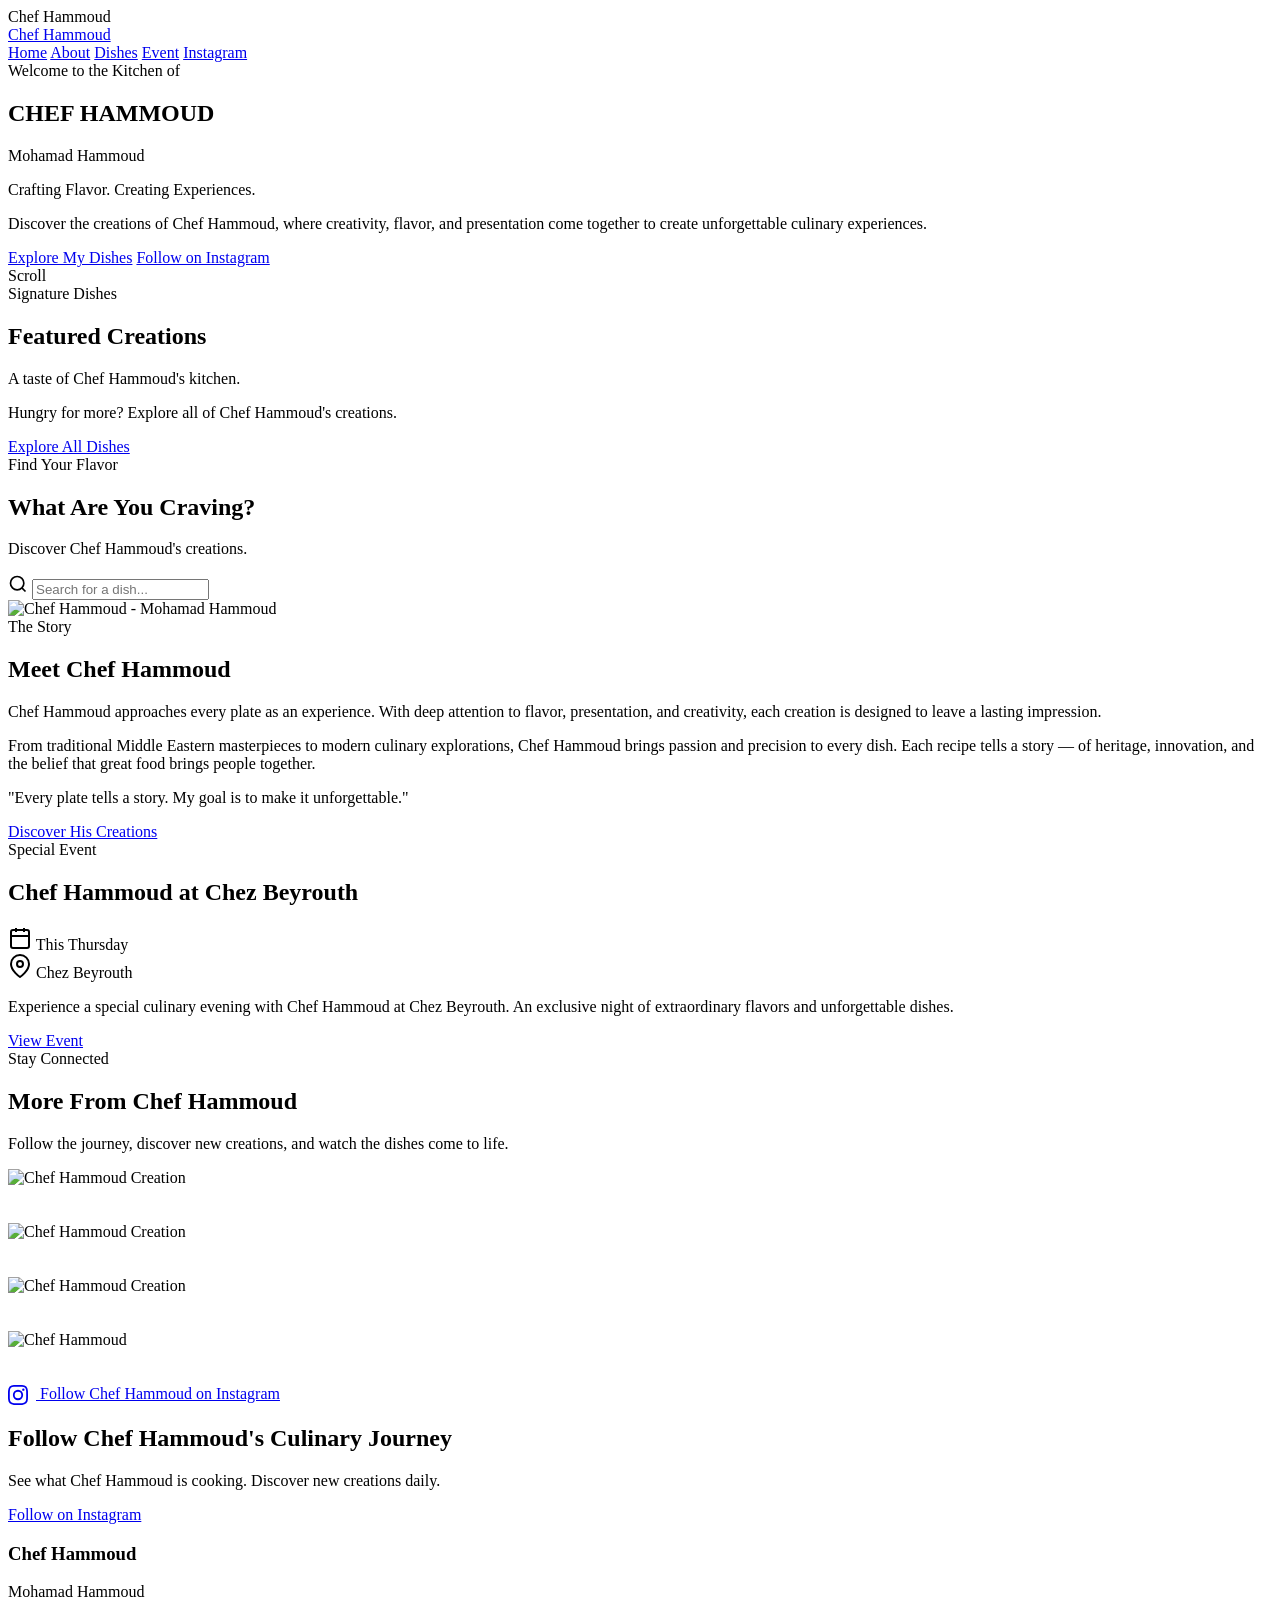
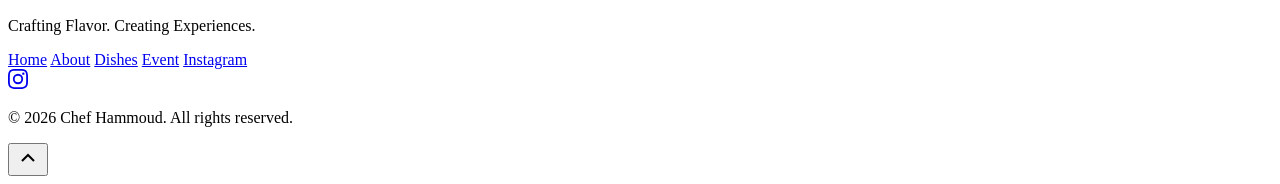
==== index.html @ 19f7e89e "Add files via upload" ====
<!DOCTYPE html>
<html lang="en">
<head>
    <meta charset="utf-8">
    <meta name="viewport" content="width=device-width, initial-scale=1.0">
    <title>Chef Hammoud | Crafting Flavor. Creating Experiences.</title>
    <meta name="description" content="Discover the creations of Chef Hammoud, where creativity, flavor, and presentation come together to create unforgettable culinary experiences.">
    <link rel="preconnect" href="https://fonts.googleapis.com">
    <link rel="preconnect" href="https://fonts.gstatic.com" crossorigin>
    <link href="https://fonts.googleapis.com/css2?family=Inter:wght@300;400;500;600&family=Playfair+Display:wght@400;500;600;700&display=swap" rel="stylesheet">
    <link rel="stylesheet" href="css/style.css">
    <link rel="icon" href="data:image/svg+xml,<svg xmlns=%22http://www.w3.org/2000/svg%22 viewBox=%220 0 100 100%22><text y=%22.9em%22 font-size=%2290%22>👨‍🍳</text></svg>">
</head>
<body data-page="home">

    <!-- 1. Loading Screen -->
    <div class="loading-screen" id="loading-screen">
        <div class="loader">
            <span class="loader-text">Chef Hammoud</span>
            <div class="loader-line"></div>
        </div>
    </div>

    <!-- 2. Navigation Bar -->
    <nav class="navbar" id="navbar">
        <div class="nav-container">
            <a href="index.html" class="nav-logo">Chef Hammoud</a>
            <div class="nav-menu" id="nav-menu">
                <a href="#home" class="nav-link active">Home</a>
                <a href="#about" class="nav-link">About</a>
                <a href="dishes.html" class="nav-link">Dishes</a>
                <a href="#event" class="nav-link">Event</a>
                <a href="https://instagram.com/chef_hammoud" target="_blank" class="nav-link">Instagram</a>
            </div>
            <div class="hamburger" id="hamburger">
                <span></span>
                <span></span>
                <span></span>
            </div>
        </div>
    </nav>

    <!-- 3. Hero Section (id="home") -->
    <section class="hero" id="home" style="background-image: url('images/dish1.jpg')">
        <div class="hero-overlay"></div>
        <div class="hero-content">
            <div class="hero-label reveal">Welcome to the Kitchen of</div>
            <h1 class="hero-title reveal delay-1">CHEF HAMMOUD</h1>
            <p class="hero-subtitle reveal delay-2">Mohamad Hammoud</p>
            <div class="hero-divider reveal delay-2"></div>
            <p class="hero-tagline reveal delay-3" id="hero-tagline">Crafting Flavor. Creating Experiences.</p>
            <p class="hero-description reveal delay-3">Discover the creations of Chef Hammoud, where creativity, flavor, and presentation come together to create unforgettable culinary experiences.</p>
            <div class="hero-buttons reveal delay-4">
                <a href="#featured" class="btn btn-primary">Explore My Dishes</a>
                <a href="https://instagram.com/chef_hammoud" target="_blank" class="btn btn-secondary">Follow on Instagram</a>
            </div>
        </div>
        <div class="scroll-indicator">
            <span>Scroll</span>
            <div class="scroll-arrow"></div>
        </div>
    </section>

    <!-- 4. Featured Creations Section (id="featured") -->
    <section class="section featured-section" id="featured">
        <div class="container">
            <div class="section-header reveal">
                <span class="section-label">Signature Dishes</span>
                <h2 class="section-title">Featured Creations</h2>
                <p class="section-subtitle">A taste of Chef Hammoud's kitchen.</p>
                <div class="section-divider"></div>
            </div>
            <div class="dishes-grid" id="featured-dishes-grid">
                <!-- Dynamically generated by JS -->
            </div>
            <div class="section-cta reveal">
                <p class="cta-text">Hungry for more? Explore all of Chef Hammoud's creations.</p>
                <a href="dishes.html" class="btn btn-primary">Explore All Dishes</a>
            </div>
        </div>
    </section>

    <!-- 5. Search Section (id="search") -->
    <section class="section search-section" id="search">
        <div class="container">
            <div class="section-header reveal">
                <span class="section-label">Find Your Flavor</span>
                <h2 class="section-title">What Are You Craving?</h2>
                <p class="section-subtitle">Discover Chef Hammoud's creations.</p>
            </div>
            <div class="search-container reveal">
                <div class="search-wrapper">
                    <svg class="search-icon" viewBox="0 0 24 24" width="20" height="20" fill="none" stroke="currentColor" stroke-width="2"><circle cx="11" cy="11" r="8"/><path d="m21 21-4.35-4.35"/></svg>
                    <input type="text" class="search-input" id="home-search" placeholder="Search for a dish..." autocomplete="off">
                </div>
                <div class="search-results" id="home-search-results"></div>
            </div>
        </div>
    </section>

    <!-- 6. About Section (id="about") -->
    <section class="section about-section" id="about">
        <div class="container">
            <div class="about-grid">
                <div class="about-image reveal">
                    <div class="about-image-wrapper">
                        <img src="images/chef-hammoud.jpg" alt="Chef Hammoud - Mohamad Hammoud" loading="lazy">
                        <div class="about-image-accent"></div>
                    </div>
                </div>
                <div class="about-content reveal delay-1">
                    <span class="section-label">The Story</span>
                    <h2 class="section-title left-align">Meet Chef Hammoud</h2>
                    <div class="about-divider"></div>
                    <p class="about-text">Chef Hammoud approaches every plate as an experience. With deep attention to flavor, presentation, and creativity, each creation is designed to leave a lasting impression.</p>
                    <p class="about-text">From traditional Middle Eastern masterpieces to modern culinary explorations, Chef Hammoud brings passion and precision to every dish. Each recipe tells a story — of heritage, innovation, and the belief that great food brings people together.</p>
                    <p class="about-quote">"Every plate tells a story. My goal is to make it unforgettable."</p>
                    <a href="dishes.html" class="btn btn-primary">Discover His Creations</a>
                </div>
            </div>
        </div>
    </section>

    <!-- 7. Event Section (id="event") -->
    <section class="section event-section" id="event" style="background-image: url('images/dish3.jpg')">
        <div class="event-overlay"></div>
        <div class="container">
            <div class="event-content reveal">
                <span class="event-badge">Special Event</span>
                <h2 class="event-title">Chef Hammoud at Chez Beyrouth</h2>
                <div class="event-divider"></div>
                <div class="event-details">
                    <div class="event-detail">
                        <svg viewBox="0 0 24 24" width="24" height="24" fill="none" stroke="currentColor" stroke-width="2"><rect x="3" y="4" width="18" height="18" rx="2" ry="2"/><line x1="16" y1="2" x2="16" y2="6"/><line x1="8" y1="2" x2="8" y2="6"/><line x1="3" y1="10" x2="21" y2="10"/></svg>
                        <span>This Thursday</span>
                    </div>
                    <div class="event-detail">
                        <svg viewBox="0 0 24 24" width="24" height="24" fill="none" stroke="currentColor" stroke-width="2"><path d="M21 10c0 7-9 13-9 13s-9-6-9-13a9 9 0 0 1 18 0z"/><circle cx="12" cy="10" r="3"/></svg>
                        <span>Chez Beyrouth</span>
                    </div>
                </div>
                <p class="event-description">Experience a special culinary evening with Chef Hammoud at Chez Beyrouth. An exclusive night of extraordinary flavors and unforgettable dishes.</p>
                <a href="#" target="_blank" class="btn btn-event">View Event</a>
            </div>
        </div>
    </section>

    <!-- 8. Instagram / Social Section (id="instagram") -->
    <section class="section instagram-section" id="instagram">
        <div class="container">
            <div class="section-header reveal">
                <span class="section-label">Stay Connected</span>
                <h2 class="section-title">More From Chef Hammoud</h2>
                <p class="section-subtitle">Follow the journey, discover new creations, and watch the dishes come to life.</p>
                <div class="section-divider"></div>
            </div>
            <div class="instagram-grid reveal">
                <div class="instagram-item">
                    <img src="images/dish1.jpg" alt="Chef Hammoud Creation" loading="lazy">
                    <div class="instagram-overlay">
                        <svg viewBox="0 0 24 24" width="32" height="32" fill="white"><path d="M12 2.163c3.204 0 3.584.012 4.85.07 3.252.148 4.771 1.691 4.919 4.919.058 1.265.069 1.645.069 4.849 0 3.205-.012 3.584-.069 4.849-.149 3.225-1.664 4.771-4.919 4.919-1.266.058-1.644.07-4.85.07-3.204 0-3.584-.012-4.849-.07-3.26-.149-4.771-1.699-4.919-4.92-.058-1.265-.07-1.644-.07-4.849 0-3.204.013-3.583.07-4.849.149-3.227 1.664-4.771 4.919-4.919 1.266-.057 1.645-.069 4.849-.069zM12 0C8.741 0 8.333.014 7.053.072 2.695.272.273 2.69.073 7.052.014 8.333 0 8.741 0 12c0 3.259.014 3.668.072 4.948.2 4.358 2.618 6.78 6.98 6.98C8.333 23.986 8.741 24 12 24c3.259 0 3.668-.014 4.948-.072 4.354-.2 6.782-2.618 6.979-6.98.059-1.28.073-1.689.073-4.948 0-3.259-.014-3.667-.072-4.947-.196-4.354-2.617-6.78-6.979-6.98C15.668.014 15.259 0 12 0zm0 5.838a6.162 6.162 0 100 12.324 6.162 6.162 0 000-12.324zM12 16a4 4 0 110-8 4 4 0 010 8zm6.406-11.845a1.44 1.44 0 100 2.881 1.44 1.44 0 000-2.881z"/></svg>
                    </div>
                </div>
                <div class="instagram-item">
                    <img src="images/dish2.jpg" alt="Chef Hammoud Creation" loading="lazy">
                    <div class="instagram-overlay">
                        <svg viewBox="0 0 24 24" width="32" height="32" fill="white"><path d="M12 2.163c3.204 0 3.584.012 4.85.07 3.252.148 4.771 1.691 4.919 4.919.058 1.265.069 1.645.069 4.849 0 3.205-.012 3.584-.069 4.849-.149 3.225-1.664 4.771-4.919 4.919-1.266.058-1.644.07-4.85.07-3.204 0-3.584-.012-4.849-.07-3.26-.149-4.771-1.699-4.919-4.92-.058-1.265-.07-1.644-.07-4.849 0-3.204.013-3.583.07-4.849.149-3.227 1.664-4.771 4.919-4.919 1.266-.057 1.645-.069 4.849-.069zM12 0C8.741 0 8.333.014 7.053.072 2.695.272.273 2.69.073 7.052.014 8.333 0 8.741 0 12c0 3.259.014 3.668.072 4.948.2 4.358 2.618 6.78 6.98 6.98C8.333 23.986 8.741 24 12 24c3.259 0 3.668-.014 4.948-.072 4.354-.2 6.782-2.618 6.979-6.98.059-1.28.073-1.689.073-4.948 0-3.259-.014-3.667-.072-4.947-.196-4.354-2.617-6.78-6.979-6.98C15.668.014 15.259 0 12 0zm0 5.838a6.162 6.162 0 100 12.324 6.162 6.162 0 000-12.324zM12 16a4 4 0 110-8 4 4 0 010 8zm6.406-11.845a1.44 1.44 0 100 2.881 1.44 1.44 0 000-2.881z"/></svg>
                    </div>
                </div>
                <div class="instagram-item">
                    <img src="images/dish3.jpg" alt="Chef Hammoud Creation" loading="lazy">
                    <div class="instagram-overlay">
                        <svg viewBox="0 0 24 24" width="32" height="32" fill="white"><path d="M12 2.163c3.204 0 3.584.012 4.85.07 3.252.148 4.771 1.691 4.919 4.919.058 1.265.069 1.645.069 4.849 0 3.205-.012 3.584-.069 4.849-.149 3.225-1.664 4.771-4.919 4.919-1.266.058-1.644.07-4.85.07-3.204 0-3.584-.012-4.849-.07-3.26-.149-4.771-1.699-4.919-4.92-.058-1.265-.07-1.644-.07-4.849 0-3.204.013-3.583.07-4.849.149-3.227 1.664-4.771 4.919-4.919 1.266-.057 1.645-.069 4.849-.069zM12 0C8.741 0 8.333.014 7.053.072 2.695.272.273 2.69.073 7.052.014 8.333 0 8.741 0 12c0 3.259.014 3.668.072 4.948.2 4.358 2.618 6.78 6.98 6.98C8.333 23.986 8.741 24 12 24c3.259 0 3.668-.014 4.948-.072 4.354-.2 6.782-2.618 6.979-6.98.059-1.28.073-1.689.073-4.948 0-3.259-.014-3.667-.072-4.947-.196-4.354-2.617-6.78-6.979-6.98C15.668.014 15.259 0 12 0zm0 5.838a6.162 6.162 0 100 12.324 6.162 6.162 0 000-12.324zM12 16a4 4 0 110-8 4 4 0 010 8zm6.406-11.845a1.44 1.44 0 100 2.881 1.44 1.44 0 000-2.881z"/></svg>
                    </div>
                </div>
                <div class="instagram-item">
                    <img src="images/chef-hammoud.jpg" alt="Chef Hammoud" loading="lazy">
                    <div class="instagram-overlay">
                        <svg viewBox="0 0 24 24" width="32" height="32" fill="white"><path d="M12 2.163c3.204 0 3.584.012 4.85.07 3.252.148 4.771 1.691 4.919 4.919.058 1.265.069 1.645.069 4.849 0 3.205-.012 3.584-.069 4.849-.149 3.225-1.664 4.771-4.919 4.919-1.266.058-1.644.07-4.85.07-3.204 0-3.584-.012-4.849-.07-3.26-.149-4.771-1.699-4.919-4.92-.058-1.265-.07-1.644-.07-4.849 0-3.204.013-3.583.07-4.849.149-3.227 1.664-4.771 4.919-4.919 1.266-.057 1.645-.069 4.849-.069zM12 0C8.741 0 8.333.014 7.053.072 2.695.272.273 2.69.073 7.052.014 8.333 0 8.741 0 12c0 3.259.014 3.668.072 4.948.2 4.358 2.618 6.78 6.98 6.98C8.333 23.986 8.741 24 12 24c3.259 0 3.668-.014 4.948-.072 4.354-.2 6.782-2.618 6.979-6.98.059-1.28.073-1.689.073-4.948 0-3.259-.014-3.667-.072-4.947-.196-4.354-2.617-6.78-6.979-6.98C15.668.014 15.259 0 12 0zm0 5.838a6.162 6.162 0 100 12.324 6.162 6.162 0 000-12.324zM12 16a4 4 0 110-8 4 4 0 010 8zm6.406-11.845a1.44 1.44 0 100 2.881 1.44 1.44 0 000-2.881z"/></svg>
                    </div>
                </div>
            </div>
            <div class="instagram-cta reveal">
                <a href="https://instagram.com/chef_hammoud" target="_blank" class="btn btn-primary btn-large">
                    <svg viewBox="0 0 24 24" width="20" height="20" fill="currentColor" style="margin-right: 8px; vertical-align: middle;"><path d="M12 2.163c3.204 0 3.584.012 4.85.07 3.252.148 4.771 1.691 4.919 4.919.058 1.265.069 1.645.069 4.849 0 3.205-.012 3.584-.069 4.849-.149 3.225-1.664 4.771-4.919 4.919-1.266.058-1.644.07-4.85.07-3.204 0-3.584-.012-4.849-.07-3.26-.149-4.771-1.699-4.919-4.92-.058-1.265-.07-1.644-.07-4.849 0-3.204.013-3.583.07-4.849.149-3.227 1.664-4.771 4.919-4.919 1.266-.057 1.645-.069 4.849-.069zM12 0C8.741 0 8.333.014 7.053.072 2.695.272.273 2.69.073 7.052.014 8.333 0 8.741 0 12c0 3.259.014 3.668.072 4.948.2 4.358 2.618 6.78 6.98 6.98C8.333 23.986 8.741 24 12 24c3.259 0 3.668-.014 4.948-.072 4.354-.2 6.782-2.618 6.979-6.98.059-1.28.073-1.689.073-4.948 0-3.259-.014-3.667-.072-4.947-.196-4.354-2.617-6.78-6.979-6.98C15.668.014 15.259 0 12 0zm0 5.838a6.162 6.162 0 100 12.324 6.162 6.162 0 000-12.324zM12 16a4 4 0 110-8 4 4 0 010 8zm6.406-11.845a1.44 1.44 0 100 2.881 1.44 1.44 0 000-2.881z"/></svg>
                    Follow Chef Hammoud on Instagram
                </a>
            </div>
        </div>
    </section>

    <!-- 9. Final CTA Section -->
    <section class="section cta-section">
        <div class="container">
            <div class="cta-banner reveal">
                <h2 class="cta-title">Follow Chef Hammoud's Culinary Journey</h2>
                <p class="cta-subtitle">See what Chef Hammoud is cooking. Discover new creations daily.</p>
                <a href="https://instagram.com/chef_hammoud" target="_blank" class="btn btn-dark">Follow on Instagram</a>
            </div>
        </div>
    </section>

    <!-- 10. Footer -->
    <footer class="footer">
        <div class="container">
            <div class="footer-content">
                <div class="footer-brand">
                    <h3 class="footer-logo">Chef Hammoud</h3>
                    <p class="footer-name">Mohamad Hammoud</p>
                    <p class="footer-tagline">Crafting Flavor. Creating Experiences.</p>
                </div>
                <nav class="footer-nav">
                    <a href="#home">Home</a>
                    <a href="#about">About</a>
                    <a href="dishes.html">Dishes</a>
                    <a href="#event">Event</a>
                    <a href="https://instagram.com/chef_hammoud" target="_blank">Instagram</a>
                </nav>
                <div class="footer-social">
                    <a href="https://instagram.com/chef_hammoud" target="_blank" class="social-link" aria-label="Instagram">
                        <svg viewBox="0 0 24 24" width="20" height="20" fill="currentColor"><path d="M12 2.163c3.204 0 3.584.012 4.85.07 3.252.148 4.771 1.691 4.919 4.919.058 1.265.069 1.645.069 4.849 0 3.205-.012 3.584-.069 4.849-.149 3.225-1.664 4.771-4.919 4.919-1.266.058-1.644.07-4.85.07-3.204 0-3.584-.012-4.849-.07-3.26-.149-4.771-1.699-4.919-4.92-.058-1.265-.07-1.644-.07-4.849 0-3.204.013-3.583.07-4.849.149-3.227 1.664-4.771 4.919-4.919 1.266-.057 1.645-.069 4.849-.069zM12 0C8.741 0 8.333.014 7.053.072 2.695.272.273 2.69.073 7.052.014 8.333 0 8.741 0 12c0 3.259.014 3.668.072 4.948.2 4.358 2.618 6.78 6.98 6.98C8.333 23.986 8.741 24 12 24c3.259 0 3.668-.014 4.948-.072 4.354-.2 6.782-2.618 6.979-6.98.059-1.28.073-1.689.073-4.948 0-3.259-.014-3.667-.072-4.947-.196-4.354-2.617-6.78-6.979-6.98C15.668.014 15.259 0 12 0zm0 5.838a6.162 6.162 0 100 12.324 6.162 6.162 0 000-12.324zM12 16a4 4 0 110-8 4 4 0 010 8zm6.406-11.845a1.44 1.44 0 100 2.881 1.44 1.44 0 000-2.881z"/></svg>
                    </a>
                </div>
            </div>
            <div class="footer-bottom">
                <p>&copy; 2026 Chef Hammoud. All rights reserved.</p>
            </div>
        </div>
    </footer>

    <!-- 11. Back to Top Button -->
    <button class="back-to-top" id="back-to-top" aria-label="Back to top">
        <svg viewBox="0 0 24 24" width="24" height="24" fill="none" stroke="currentColor" stroke-width="2"><path d="M18 15l-6-6-6 6"/></svg>
    </button>

    <script src="js/script.js"></script>
</body>
</html>
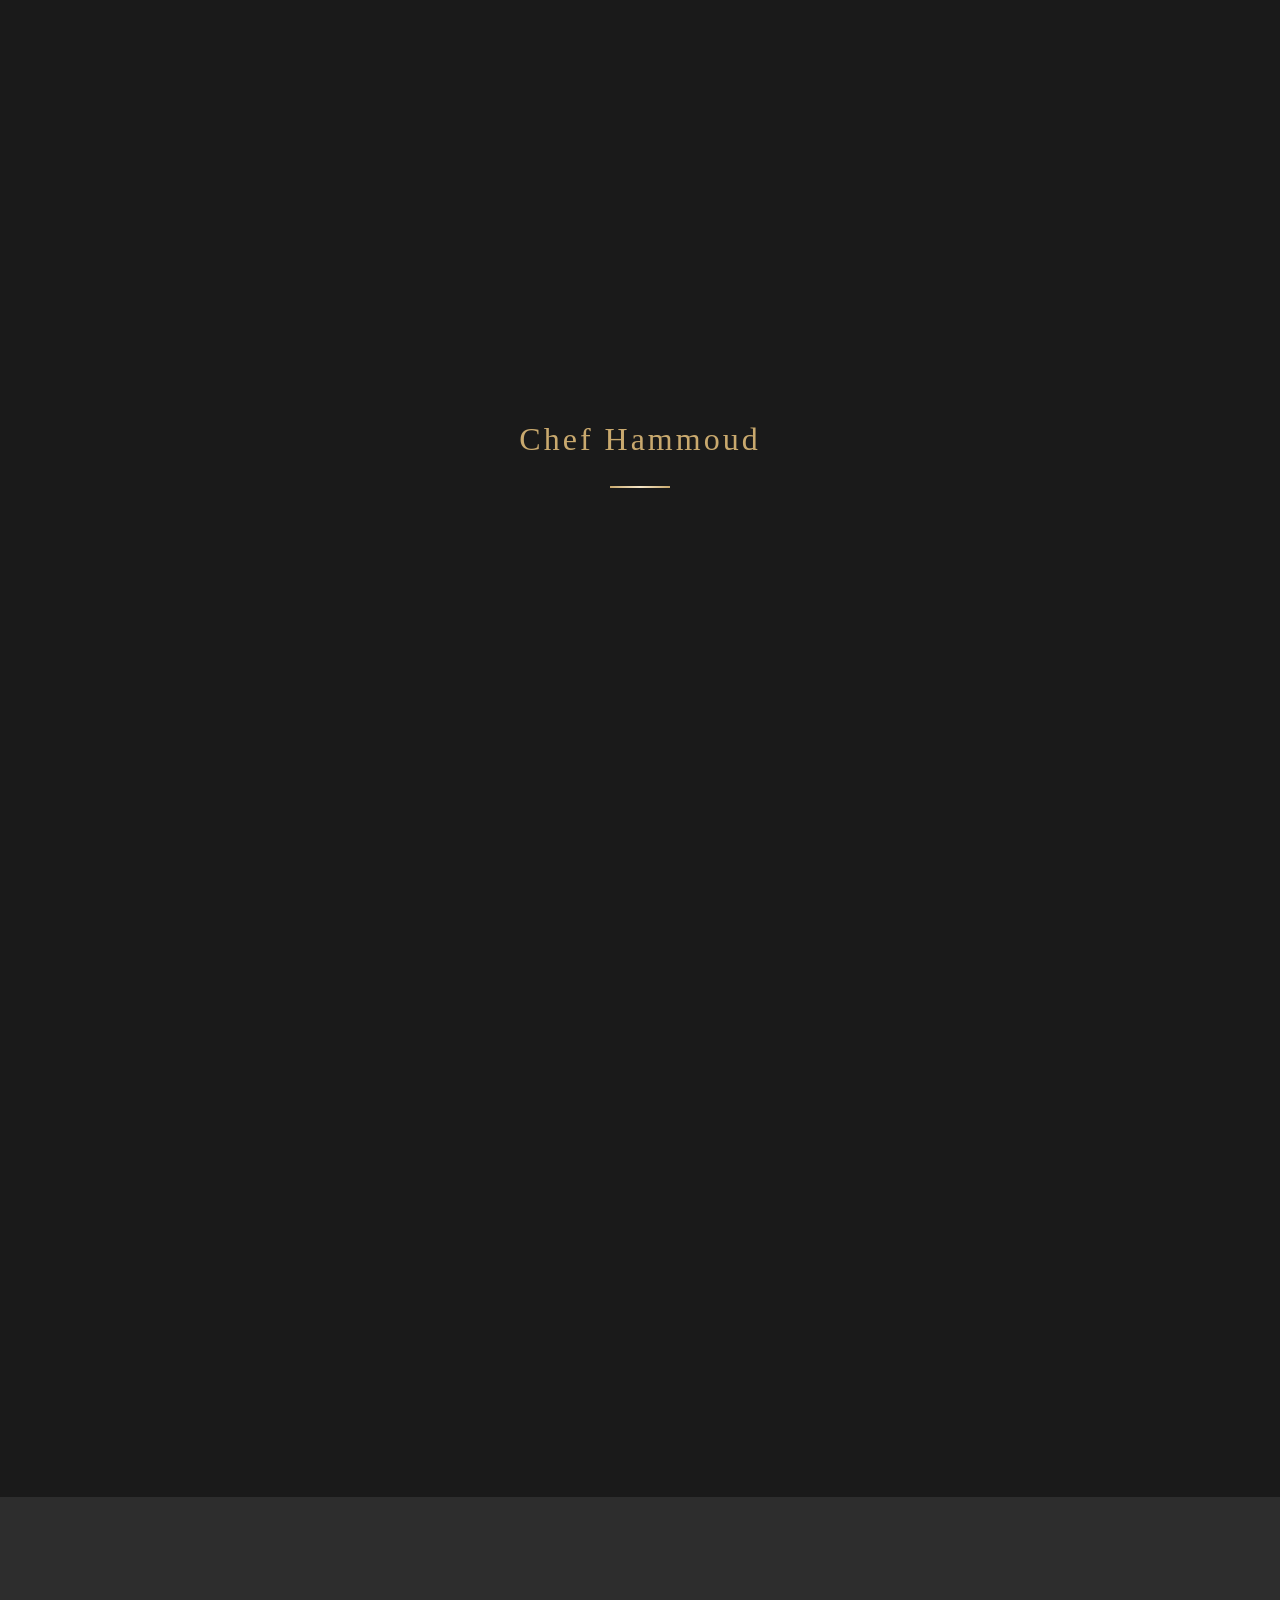
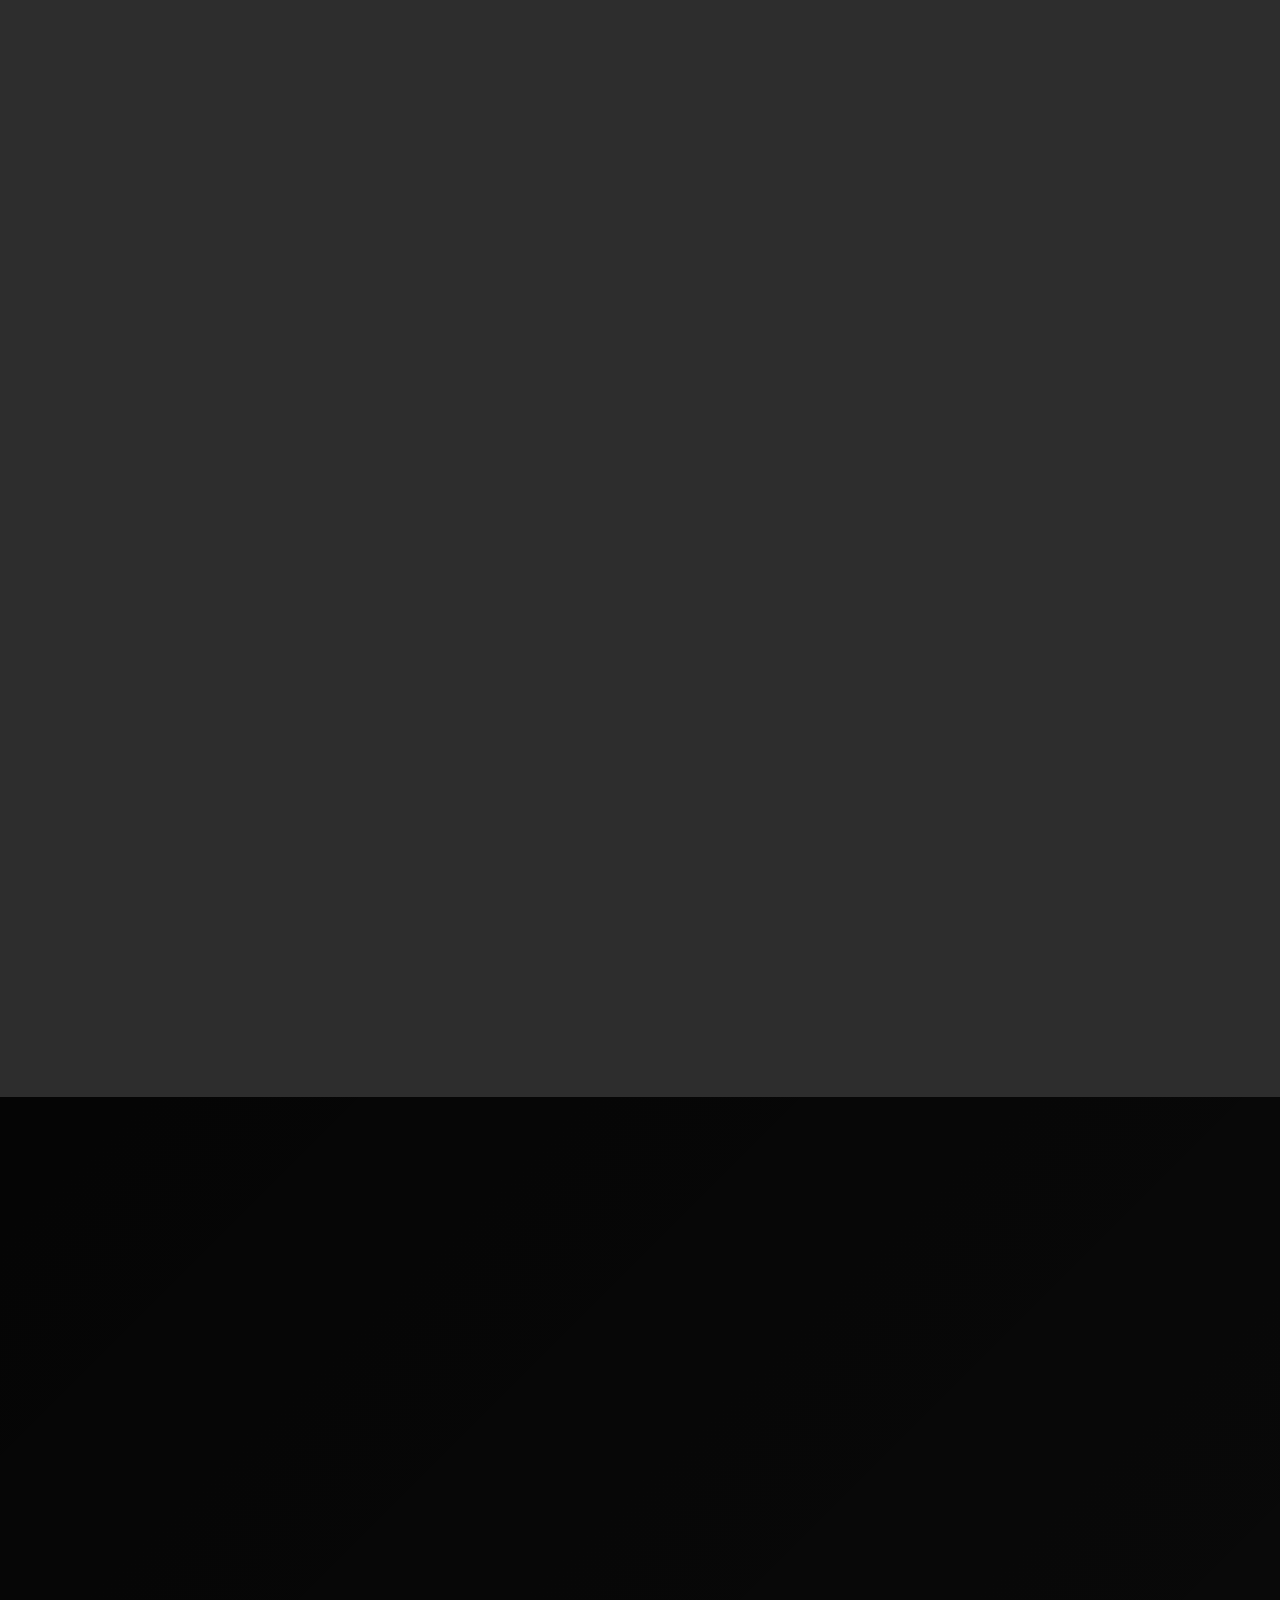
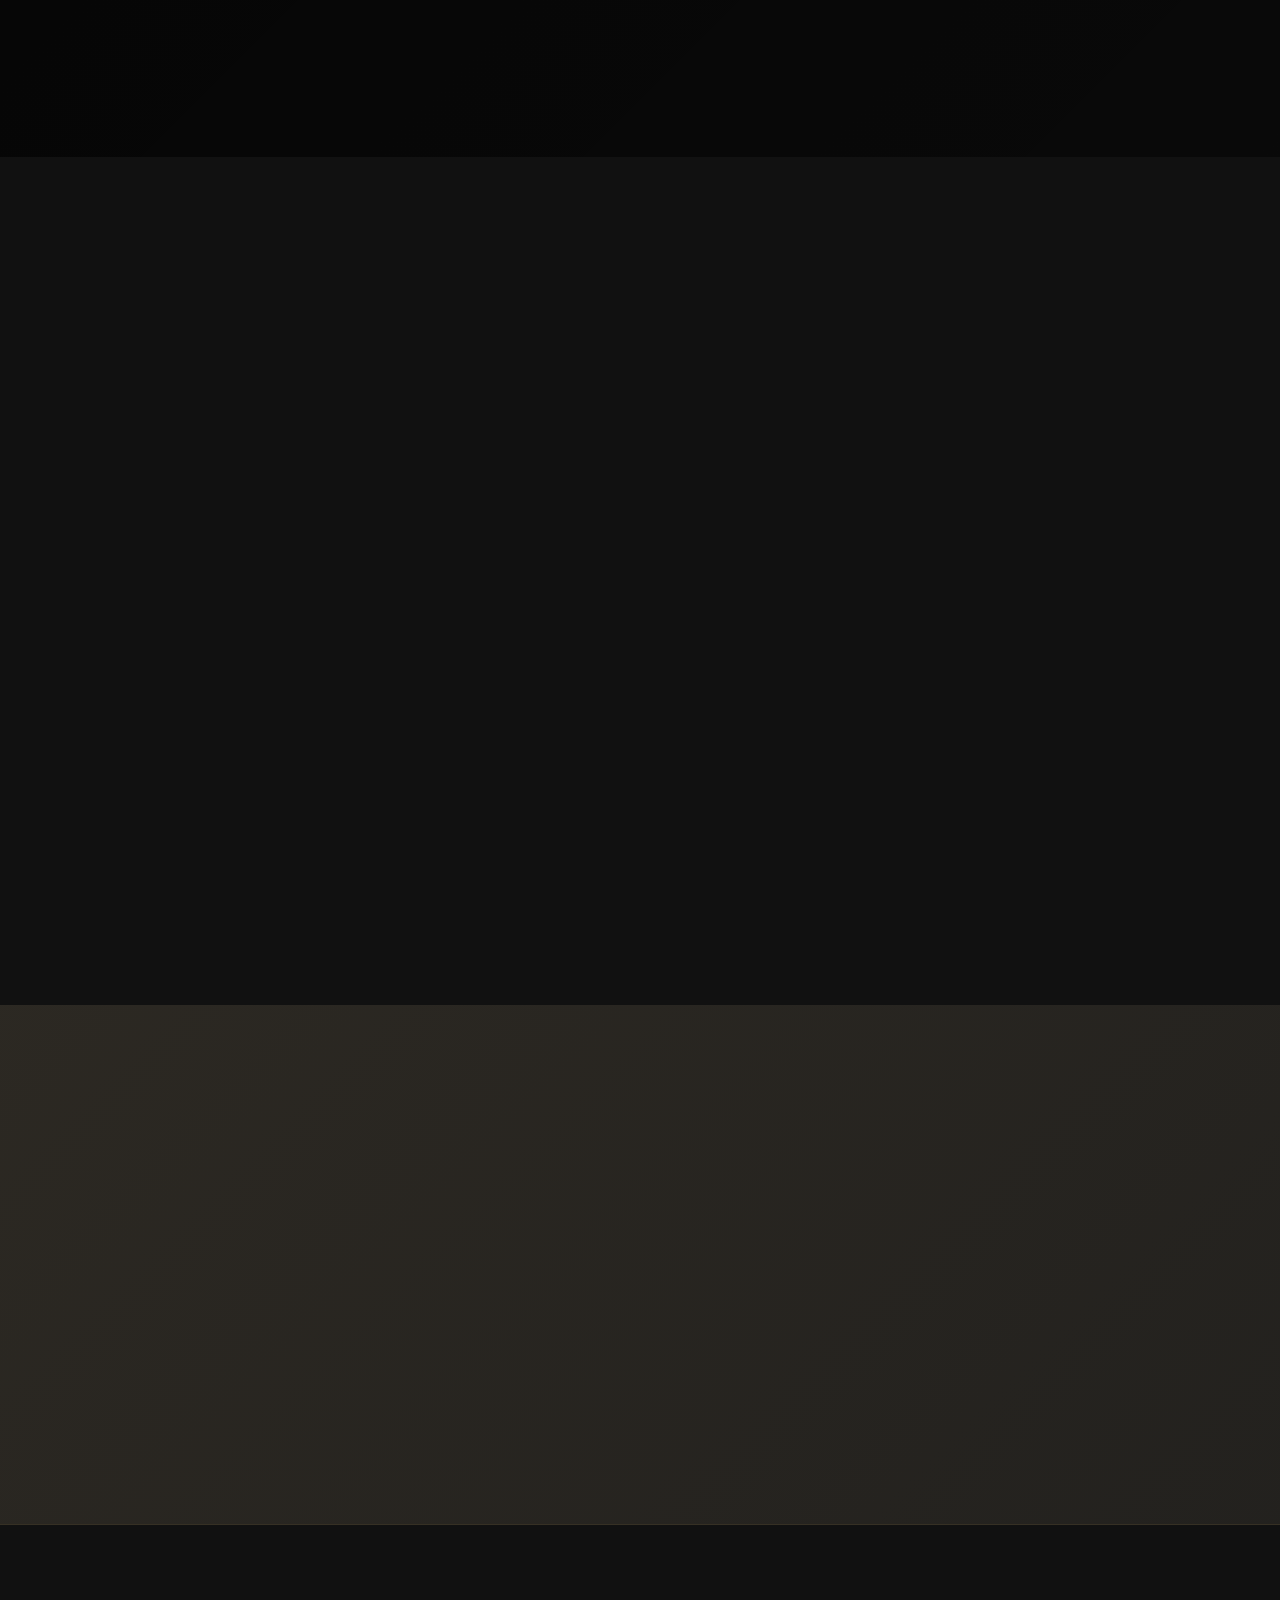
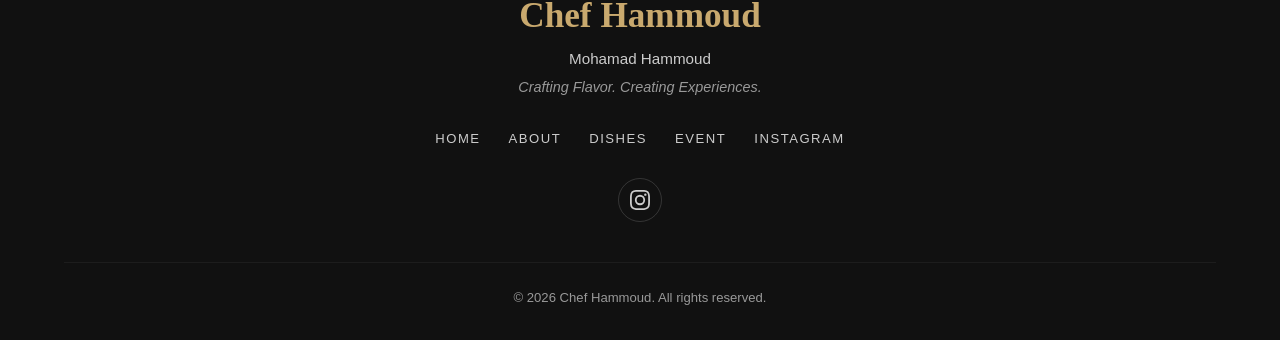
==== commit c292b995: "Update index.html" ====
--- a/index.html
+++ b/index.html
@@ -8,7 +8,7 @@
     <link rel="preconnect" href="https://fonts.googleapis.com">
     <link rel="preconnect" href="https://fonts.gstatic.com" crossorigin>
     <link href="https://fonts.googleapis.com/css2?family=Inter:wght@300;400;500;600&family=Playfair+Display:wght@400;500;600;700&display=swap" rel="stylesheet">
-    <link rel="stylesheet" href="css/style.css">
+    <link rel="stylesheet" href="style.css">
     <link rel="icon" href="data:image/svg+xml,<svg xmlns=%22http://www.w3.org/2000/svg%22 viewBox=%220 0 100 100%22><text y=%22.9em%22 font-size=%2290%22>👨‍🍳</text></svg>">
 </head>
 <body data-page="home">
--- a/style.css
+++ b/style.css
@@ -0,0 +1,1733 @@
+/* ==========================================================================
+   Chef Hammoud — Premium Personal Chef Website
+   ========================================================================== */
+
+/* --------------------------------------------------------------------------
+   0. Custom Properties
+   -------------------------------------------------------------------------- */
+:root {
+  --color-primary-dark: #1a1a1a;
+  --color-secondary-dark: #2d2d2d;
+  --color-darker: #111111;
+  --color-accent-gold: #c9a96e;
+  --color-accent-gold-hover: #d4b87a;
+  --color-light-gold: #f5e6c8;
+  --color-white: #ffffff;
+  --color-off-white: #f8f5f0;
+  --color-text-gray: #999999;
+  --color-light-text: #cccccc;
+  --font-heading: 'Playfair Display', Georgia, serif;
+  --font-body: 'Inter', -apple-system, sans-serif;
+  --transition-fast: 0.3s ease;
+  --transition-medium: 0.4s ease;
+  --transition-slow: 0.6s cubic-bezier(0.25, 1, 0.5, 1);
+  --transition-bounce: 0.5s cubic-bezier(0.68, -0.55, 0.265, 1.55);
+  --shadow-sm: 0 4px 6px rgba(0, 0, 0, 0.3);
+  --shadow-md: 0 10px 25px rgba(0, 0, 0, 0.4);
+  --shadow-lg: 0 20px 40px rgba(0, 0, 0, 0.6);
+  --shadow-gold: 0 0 20px rgba(201, 169, 110, 0.25);
+  --shadow-gold-hover: 0 0 30px rgba(201, 169, 110, 0.4);
+  --container-width: 1200px;
+  --header-height: 90px;
+  --border-radius-sm: 8px;
+  --border-radius-md: 16px;
+  --border-radius-lg: 24px;
+  --z-dropdown: 100;
+  --z-header: 1000;
+  --z-modal: 2000;
+  --z-loader: 9999;
+}
+
+/* --------------------------------------------------------------------------
+   1. Reset & Base
+   -------------------------------------------------------------------------- */
+*, *::before, *::after {
+  box-sizing: border-box;
+  margin: 0;
+  padding: 0;
+}
+
+html {
+  scroll-behavior: smooth;
+  font-size: 16px;
+}
+
+body {
+  font-family: var(--font-body);
+  background-color: var(--color-primary-dark);
+  color: var(--color-light-text);
+  line-height: 1.7;
+  overflow-x: hidden;
+  -webkit-font-smoothing: antialiased;
+  -moz-osx-font-smoothing: grayscale;
+}
+
+body.modal-open {
+  overflow: hidden;
+}
+
+::-webkit-scrollbar { width: 8px; }
+::-webkit-scrollbar-track { background: var(--color-primary-dark); }
+::-webkit-scrollbar-thumb { background: var(--color-accent-gold); border-radius: 4px; }
+::-webkit-scrollbar-thumb:hover { background: var(--color-accent-gold-hover); }
+
+::selection {
+  background-color: var(--color-accent-gold);
+  color: var(--color-primary-dark);
+}
+
+h1, h2, h3, h4, h5, h6 {
+  font-family: var(--font-heading);
+  color: var(--color-white);
+  font-weight: 600;
+  line-height: 1.2;
+}
+
+a {
+  text-decoration: none;
+  color: inherit;
+  transition: color var(--transition-fast);
+}
+
+img {
+  max-width: 100%;
+  height: auto;
+  display: block;
+}
+
+button {
+  cursor: pointer;
+  border: none;
+  background: none;
+  font-family: inherit;
+}
+
+ul { list-style: none; }
+
+/* --------------------------------------------------------------------------
+   2. Utility
+   -------------------------------------------------------------------------- */
+.container {
+  width: 100%;
+  max-width: var(--container-width);
+  margin: 0 auto;
+  padding: 0 24px;
+}
+
+.text-center { text-align: center; }
+.gold-text { color: var(--color-accent-gold) !important; }
+
+/* --------------------------------------------------------------------------
+   3. Loading Screen
+   -------------------------------------------------------------------------- */
+.loading-screen {
+  position: fixed;
+  inset: 0;
+  background-color: var(--color-primary-dark);
+  z-index: var(--z-loader);
+  display: flex;
+  justify-content: center;
+  align-items: center;
+  flex-direction: column;
+  transition: opacity 0.6s ease, visibility 0.6s ease;
+}
+
+body.loaded .loading-screen {
+  opacity: 0;
+  visibility: hidden;
+  pointer-events: none;
+}
+
+.loader {
+  text-align: center;
+}
+
+.loader-text {
+  font-family: var(--font-heading);
+  font-size: 2rem;
+  color: var(--color-accent-gold);
+  letter-spacing: 3px;
+  display: block;
+  margin-bottom: 20px;
+  animation: fadeIn 1s ease;
+}
+
+.loader-line {
+  width: 60px;
+  height: 2px;
+  background: var(--color-accent-gold);
+  margin: 0 auto;
+  position: relative;
+  overflow: hidden;
+}
+
+.loader-line::after {
+  content: '';
+  position: absolute;
+  inset: 0;
+  background: linear-gradient(90deg, transparent, var(--color-light-gold), transparent);
+  animation: shimmer 1.5s ease infinite;
+}
+
+/* --------------------------------------------------------------------------
+   4. Buttons
+   -------------------------------------------------------------------------- */
+.btn {
+  display: inline-flex;
+  align-items: center;
+  justify-content: center;
+  padding: 15px 36px;
+  font-size: 0.85rem;
+  font-weight: 600;
+  letter-spacing: 1.5px;
+  text-transform: uppercase;
+  border-radius: 4px;
+  transition: all var(--transition-fast);
+  position: relative;
+  cursor: pointer;
+  border: none;
+}
+
+.btn-primary {
+  background-color: var(--color-accent-gold);
+  color: var(--color-primary-dark);
+}
+.btn-primary:hover {
+  background-color: var(--color-accent-gold-hover);
+  transform: translateY(-3px);
+  box-shadow: var(--shadow-gold-hover);
+}
+
+.btn-secondary {
+  background-color: transparent;
+  color: var(--color-accent-gold);
+  border: 1.5px solid var(--color-accent-gold);
+}
+.btn-secondary:hover {
+  background-color: var(--color-accent-gold);
+  color: var(--color-primary-dark);
+  transform: translateY(-3px);
+  box-shadow: var(--shadow-gold-hover);
+}
+
+.btn-dark {
+  background-color: var(--color-primary-dark);
+  color: var(--color-accent-gold);
+  border: 1px solid var(--color-accent-gold);
+}
+.btn-dark:hover {
+  background-color: var(--color-accent-gold);
+  color: var(--color-primary-dark);
+  transform: translateY(-3px);
+}
+
+.btn-large {
+  padding: 18px 44px;
+  font-size: 0.9rem;
+}
+
+.btn-event {
+  background-color: var(--color-accent-gold);
+  color: var(--color-primary-dark);
+  padding: 18px 48px;
+  font-size: 0.95rem;
+  font-weight: 700;
+  letter-spacing: 2px;
+  animation: glowPulse 3s infinite;
+}
+.btn-event:hover {
+  background-color: var(--color-light-gold);
+  transform: translateY(-3px) scale(1.02);
+}
+
+.btn-view-dish {
+  background: transparent;
+  color: var(--color-accent-gold);
+  border: 1px solid rgba(201, 169, 110, 0.3);
+  padding: 10px 24px;
+  font-size: 0.8rem;
+  font-weight: 500;
+  letter-spacing: 1px;
+  text-transform: uppercase;
+  border-radius: 4px;
+  cursor: pointer;
+  transition: all var(--transition-fast);
+  font-family: var(--font-body);
+}
+.btn-view-dish:hover {
+  background: var(--color-accent-gold);
+  color: var(--color-primary-dark);
+  border-color: var(--color-accent-gold);
+}
+
+.btn-instagram-reel {
+  display: inline-flex;
+  align-items: center;
+  gap: 10px;
+  background: linear-gradient(45deg, #f09433 0%, #e6683c 25%, #dc2743 50%, #cc2366 75%, #bc1888 100%);
+  color: var(--color-white);
+  padding: 16px 32px;
+  font-size: 0.9rem;
+  font-weight: 600;
+  letter-spacing: 1px;
+  text-transform: uppercase;
+  border-radius: 6px;
+  transition: all var(--transition-fast);
+  text-decoration: none;
+}
+.btn-instagram-reel:hover {
+  transform: translateY(-3px);
+  box-shadow: 0 8px 25px rgba(220, 39, 67, 0.4);
+  color: var(--color-white);
+}
+.btn-instagram-reel svg {
+  flex-shrink: 0;
+}
+
+/* --------------------------------------------------------------------------
+   5. Navigation
+   -------------------------------------------------------------------------- */
+.navbar {
+  position: fixed;
+  top: 0;
+  left: 0;
+  width: 100%;
+  height: var(--header-height);
+  z-index: var(--z-header);
+  display: flex;
+  align-items: center;
+  background-color: transparent;
+  transition: all var(--transition-fast);
+}
+
+.navbar.scrolled {
+  background-color: rgba(26, 26, 26, 0.95);
+  backdrop-filter: blur(12px);
+  -webkit-backdrop-filter: blur(12px);
+  box-shadow: 0 2px 20px rgba(0, 0, 0, 0.3);
+  height: 75px;
+}
+
+.nav-container {
+  width: 100%;
+  max-width: var(--container-width);
+  margin: 0 auto;
+  padding: 0 24px;
+  display: flex;
+  justify-content: space-between;
+  align-items: center;
+}
+
+.nav-logo {
+  font-family: var(--font-heading);
+  font-size: 1.6rem;
+  color: var(--color-accent-gold);
+  font-weight: 700;
+  letter-spacing: 1px;
+  white-space: nowrap;
+}
+
+.nav-menu {
+  display: flex;
+  gap: 32px;
+  align-items: center;
+}
+
+.nav-link {
+  color: var(--color-white);
+  font-size: 0.82rem;
+  text-transform: uppercase;
+  letter-spacing: 2px;
+  font-weight: 500;
+  position: relative;
+  padding: 4px 0;
+}
+
+.nav-link::after {
+  content: '';
+  position: absolute;
+  bottom: -2px;
+  left: 0;
+  width: 0;
+  height: 2px;
+  background-color: var(--color-accent-gold);
+  transition: width var(--transition-fast);
+}
+
+.nav-link:hover::after,
+.nav-link.active::after {
+  width: 100%;
+}
+
+.nav-link:hover,
+.nav-link.active {
+  color: var(--color-accent-gold);
+}
+
+/* Hamburger */
+.hamburger {
+  display: none;
+  flex-direction: column;
+  justify-content: space-between;
+  width: 28px;
+  height: 20px;
+  cursor: pointer;
+  z-index: calc(var(--z-header) + 2);
+}
+
+.hamburger span {
+  display: block;
+  height: 2px;
+  width: 100%;
+  background-color: var(--color-white);
+  transition: all var(--transition-fast);
+  border-radius: 2px;
+}
+
+.hamburger.active span:nth-child(1) {
+  transform: translateY(9px) rotate(45deg);
+  background-color: var(--color-accent-gold);
+}
+.hamburger.active span:nth-child(2) {
+  opacity: 0;
+  transform: scaleX(0);
+}
+.hamburger.active span:nth-child(3) {
+  transform: translateY(-9px) rotate(-45deg);
+  background-color: var(--color-accent-gold);
+}
+
+/* Mobile menu */
+.nav-menu.active {
+  display: flex;
+}
+
+/* --------------------------------------------------------------------------
+   6. Hero Section
+   -------------------------------------------------------------------------- */
+.hero,
+.dishes-hero {
+  position: relative;
+  display: flex;
+  align-items: center;
+  justify-content: center;
+  text-align: center;
+  background-size: cover;
+  background-position: center;
+  overflow: hidden;
+}
+
+.hero {
+  height: 100vh;
+  min-height: 650px;
+}
+
+.dishes-hero {
+  height: 55vh;
+  min-height: 400px;
+}
+
+.hero-overlay {
+  position: absolute;
+  inset: 0;
+  background: linear-gradient(
+    to bottom,
+    rgba(0, 0, 0, 0.45) 0%,
+    rgba(0, 0, 0, 0.55) 50%,
+    rgba(0, 0, 0, 0.8) 100%
+  );
+  z-index: 1;
+}
+
+.hero-content {
+  position: relative;
+  z-index: 2;
+  max-width: 820px;
+  padding: 0 24px;
+}
+
+.hero-label {
+  display: block;
+  color: var(--color-accent-gold);
+  font-size: 0.9rem;
+  text-transform: uppercase;
+  letter-spacing: 4px;
+  font-weight: 500;
+  margin-bottom: 16px;
+}
+
+.hero-title {
+  font-size: clamp(2.8rem, 7vw, 5.5rem);
+  color: var(--color-accent-gold);
+  letter-spacing: 4px;
+  margin-bottom: 12px;
+  text-transform: uppercase;
+  line-height: 1.1;
+}
+
+.hero-subtitle {
+  font-size: clamp(1.1rem, 2.5vw, 1.6rem);
+  color: rgba(255, 255, 255, 0.9);
+  margin-bottom: 12px;
+  font-weight: 300;
+  letter-spacing: 1px;
+}
+
+.hero-divider {
+  width: 60px;
+  height: 2px;
+  background: var(--color-accent-gold);
+  margin: 20px auto;
+}
+
+.hero-tagline {
+  font-family: var(--font-heading);
+  font-style: italic;
+  color: var(--color-light-gold);
+  font-size: 1.15rem;
+  margin-bottom: 16px;
+  opacity: 1;
+  transition: opacity 0.5s ease;
+}
+
+.hero-tagline.fade-out {
+  opacity: 0;
+}
+
+.hero-description {
+  color: rgba(255, 255, 255, 0.7);
+  margin-bottom: 36px;
+  font-size: 1rem;
+  max-width: 560px;
+  margin-left: auto;
+  margin-right: auto;
+  line-height: 1.8;
+}
+
+.hero-buttons {
+  display: flex;
+  gap: 20px;
+  justify-content: center;
+  flex-wrap: wrap;
+}
+
+/* Scroll Indicator */
+.scroll-indicator {
+  position: absolute;
+  bottom: 36px;
+  left: 50%;
+  transform: translateX(-50%);
+  z-index: 2;
+  text-align: center;
+  color: rgba(255, 255, 255, 0.6);
+  animation: bounce 2.5s infinite;
+}
+
+.scroll-indicator span {
+  display: block;
+  font-size: 0.7rem;
+  text-transform: uppercase;
+  letter-spacing: 3px;
+  margin-bottom: 8px;
+}
+
+.scroll-arrow {
+  width: 20px;
+  height: 20px;
+  margin: 0 auto;
+  border-right: 2px solid var(--color-accent-gold);
+  border-bottom: 2px solid var(--color-accent-gold);
+  transform: rotate(45deg);
+}
+
+/* --------------------------------------------------------------------------
+   7. Sections
+   -------------------------------------------------------------------------- */
+.section {
+  padding: 100px 0;
+  position: relative;
+}
+
+.section-header {
+  text-align: center;
+  margin-bottom: 60px;
+}
+
+.section-label {
+  display: block;
+  color: var(--color-accent-gold);
+  font-size: 0.82rem;
+  text-transform: uppercase;
+  letter-spacing: 3px;
+  font-weight: 600;
+  margin-bottom: 16px;
+}
+
+.section-title {
+  font-size: clamp(2.2rem, 4.5vw, 3.2rem);
+  color: var(--color-white);
+  margin-bottom: 16px;
+}
+
+.section-title.left-align {
+  text-align: left;
+}
+
+.section-subtitle {
+  color: var(--color-text-gray);
+  font-size: 1.05rem;
+  max-width: 550px;
+  margin: 0 auto;
+  line-height: 1.7;
+}
+
+.section-divider {
+  width: 50px;
+  height: 2px;
+  background: var(--color-accent-gold);
+  margin: 24px auto 0;
+}
+
+.section-cta {
+  text-align: center;
+  margin-top: 60px;
+}
+
+.section-cta .cta-text {
+  color: var(--color-text-gray);
+  font-size: 1.1rem;
+  margin-bottom: 24px;
+  font-style: italic;
+}
+
+/* --------------------------------------------------------------------------
+   8. Dish Cards
+   -------------------------------------------------------------------------- */
+.dishes-grid {
+  display: grid;
+  grid-template-columns: repeat(3, 1fr);
+  gap: 32px;
+  transition: opacity 0.3s ease;
+}
+
+.dish-card {
+  background-color: var(--color-secondary-dark);
+  border-radius: var(--border-radius-md);
+  overflow: hidden;
+  box-shadow: var(--shadow-sm);
+  transition: transform var(--transition-slow), box-shadow var(--transition-slow);
+  cursor: pointer;
+  position: relative;
+}
+
+.dish-card::after {
+  content: '';
+  position: absolute;
+  inset: 0;
+  border: 1px solid transparent;
+  border-radius: var(--border-radius-md);
+  transition: border-color var(--transition-medium);
+  pointer-events: none;
+}
+
+.dish-card:hover {
+  transform: translateY(-10px);
+  box-shadow: var(--shadow-md);
+}
+
+.dish-card:hover::after {
+  border-color: rgba(201, 169, 110, 0.3);
+}
+
+.dish-card-image {
+  position: relative;
+  aspect-ratio: 4 / 3;
+  overflow: hidden;
+}
+
+.dish-card-image img {
+  width: 100%;
+  height: 100%;
+  object-fit: cover;
+  transition: transform 0.7s ease;
+}
+
+.dish-card:hover .dish-card-image img {
+  transform: scale(1.12);
+}
+
+.dish-card-overlay {
+  position: absolute;
+  inset: 0;
+  background: linear-gradient(to top, rgba(0, 0, 0, 0.85) 0%, transparent 60%);
+  display: flex;
+  align-items: flex-end;
+  justify-content: center;
+  padding-bottom: 28px;
+  opacity: 0;
+  transition: opacity var(--transition-medium);
+}
+
+.dish-card:hover .dish-card-overlay {
+  opacity: 1;
+}
+
+.overlay-text {
+  color: var(--color-white);
+  font-family: var(--font-heading);
+  font-size: 1.1rem;
+  letter-spacing: 2px;
+  transform: translateY(16px);
+  transition: transform var(--transition-medium);
+}
+
+.dish-card:hover .overlay-text {
+  transform: translateY(0);
+}
+
+.dish-card-body {
+  padding: 28px;
+}
+
+.dish-category {
+  display: inline-block;
+  background-color: rgba(201, 169, 110, 0.12);
+  color: var(--color-accent-gold);
+  padding: 5px 14px;
+  border-radius: 20px;
+  font-size: 0.72rem;
+  text-transform: uppercase;
+  letter-spacing: 1.5px;
+  font-weight: 600;
+  margin-bottom: 14px;
+}
+
+.dish-name {
+  font-size: 1.35rem;
+  margin-bottom: 12px;
+  line-height: 1.3;
+}
+
+.dish-description {
+  color: var(--color-text-gray);
+  font-size: 0.9rem;
+  margin-bottom: 20px;
+  line-height: 1.6;
+  display: -webkit-box;
+  -webkit-line-clamp: 3;
+  -webkit-box-orient: vertical;
+  overflow: hidden;
+}
+
+/* --------------------------------------------------------------------------
+   9. Search
+   -------------------------------------------------------------------------- */
+.search-section {
+  background-color: var(--color-secondary-dark);
+}
+
+.search-container {
+  max-width: 600px;
+  margin: 0 auto;
+  position: relative;
+}
+
+.search-wrapper {
+  position: relative;
+}
+
+.search-icon {
+  position: absolute;
+  left: 24px;
+  top: 50%;
+  transform: translateY(-50%);
+  color: var(--color-text-gray);
+  z-index: 2;
+  transition: color var(--transition-fast);
+  pointer-events: none;
+}
+
+.search-input {
+  width: 100%;
+  background-color: var(--color-primary-dark);
+  border: 1.5px solid rgba(255, 255, 255, 0.08);
+  color: var(--color-white);
+  padding: 20px 24px 20px 58px;
+  border-radius: 50px;
+  font-size: 1rem;
+  font-family: var(--font-body);
+  transition: border-color var(--transition-fast), box-shadow var(--transition-fast);
+  outline: none;
+}
+
+.search-input::placeholder {
+  color: var(--color-text-gray);
+}
+
+.search-input:focus {
+  border-color: var(--color-accent-gold);
+  box-shadow: 0 0 20px rgba(201, 169, 110, 0.12);
+}
+
+.search-input:focus ~ .search-icon {
+  color: var(--color-accent-gold);
+}
+
+/* Search Results */
+.search-results {
+  position: absolute;
+  top: calc(100% + 10px);
+  left: 0;
+  width: 100%;
+  background-color: var(--color-secondary-dark);
+  border-radius: var(--border-radius-md);
+  box-shadow: var(--shadow-lg);
+  overflow: hidden;
+  opacity: 0;
+  visibility: hidden;
+  transform: translateY(8px);
+  transition: all var(--transition-fast);
+  z-index: var(--z-dropdown);
+  max-height: 320px;
+  overflow-y: auto;
+}
+
+.search-results.active {
+  opacity: 1;
+  visibility: visible;
+  transform: translateY(0);
+}
+
+.search-result-item {
+  display: flex;
+  align-items: center;
+  padding: 14px 20px;
+  gap: 14px;
+  border-bottom: 1px solid rgba(255, 255, 255, 0.04);
+  cursor: pointer;
+  transition: background-color var(--transition-fast);
+}
+
+.search-result-item:last-child {
+  border-bottom: none;
+}
+
+.search-result-item:hover {
+  background-color: rgba(201, 169, 110, 0.1);
+}
+
+.search-result-item img {
+  width: 48px;
+  height: 48px;
+  border-radius: var(--border-radius-sm);
+  object-fit: cover;
+  flex-shrink: 0;
+}
+
+.search-result-info h4 {
+  font-family: var(--font-heading);
+  font-size: 0.95rem;
+  color: var(--color-white);
+  margin-bottom: 3px;
+}
+
+.search-result-info span {
+  font-size: 0.75rem;
+  color: var(--color-accent-gold);
+  text-transform: uppercase;
+  letter-spacing: 1px;
+}
+
+.search-no-results {
+  padding: 24px;
+  text-align: center;
+  color: var(--color-text-gray);
+  font-size: 0.95rem;
+}
+
+/* --------------------------------------------------------------------------
+   10. About Section
+   -------------------------------------------------------------------------- */
+.about-section {
+  background-color: var(--color-secondary-dark);
+}
+
+.about-grid {
+  display: grid;
+  grid-template-columns: 1fr 1fr;
+  gap: 64px;
+  align-items: center;
+}
+
+.about-image-wrapper {
+  position: relative;
+  border-radius: var(--border-radius-lg);
+  overflow: hidden;
+  box-shadow: var(--shadow-lg);
+}
+
+.about-image-wrapper img {
+  width: 100%;
+  height: auto;
+  display: block;
+  transition: transform var(--transition-slow);
+}
+
+.about-image-wrapper:hover img {
+  transform: scale(1.03);
+}
+
+.about-image-accent {
+  position: absolute;
+  top: -15px;
+  left: -15px;
+  right: 15px;
+  bottom: 15px;
+  border: 2px solid rgba(201, 169, 110, 0.3);
+  border-radius: var(--border-radius-lg);
+  z-index: -1;
+  transition: transform var(--transition-slow);
+}
+
+.about-image-wrapper:hover .about-image-accent {
+  transform: translate(-5px, -5px);
+}
+
+.about-content .section-label {
+  text-align: left;
+}
+
+.about-divider {
+  width: 50px;
+  height: 2px;
+  background: var(--color-accent-gold);
+  margin: 20px 0;
+}
+
+.about-text {
+  color: var(--color-light-text);
+  font-size: 1rem;
+  margin-bottom: 20px;
+  line-height: 1.8;
+}
+
+.about-quote {
+  font-family: var(--font-heading);
+  font-style: italic;
+  color: var(--color-accent-gold);
+  font-size: 1.15rem;
+  padding: 20px 0 20px 24px;
+  border-left: 3px solid var(--color-accent-gold);
+  margin-bottom: 30px;
+  line-height: 1.6;
+}
+
+/* --------------------------------------------------------------------------
+   11. Event Section
+   -------------------------------------------------------------------------- */
+.event-section {
+  position: relative;
+  min-height: 550px;
+  display: flex;
+  align-items: center;
+  text-align: center;
+  background-size: cover;
+  background-position: center;
+  background-attachment: fixed;
+  overflow: hidden;
+}
+
+.event-overlay {
+  position: absolute;
+  inset: 0;
+  background: linear-gradient(
+    135deg,
+    rgba(0, 0, 0, 0.82) 0%,
+    rgba(0, 0, 0, 0.65) 100%
+  );
+  z-index: 1;
+}
+
+.event-content {
+  position: relative;
+  z-index: 2;
+  max-width: 750px;
+  margin: 0 auto;
+}
+
+.event-badge {
+  display: inline-block;
+  background-color: var(--color-accent-gold);
+  color: var(--color-primary-dark);
+  padding: 8px 20px;
+  border-radius: 30px;
+  font-size: 0.75rem;
+  font-weight: 700;
+  text-transform: uppercase;
+  letter-spacing: 3px;
+  margin-bottom: 28px;
+  animation: pulse 2s infinite;
+}
+
+.event-title {
+  font-size: clamp(2.2rem, 5vw, 3.5rem);
+  margin-bottom: 16px;
+  color: var(--color-white);
+}
+
+.event-divider {
+  width: 50px;
+  height: 2px;
+  background: var(--color-accent-gold);
+  margin: 20px auto;
+}
+
+.event-details {
+  display: flex;
+  justify-content: center;
+  gap: 40px;
+  margin-bottom: 32px;
+  flex-wrap: wrap;
+}
+
+.event-detail {
+  display: flex;
+  align-items: center;
+  gap: 10px;
+  color: var(--color-light-gold);
+  font-size: 1.05rem;
+}
+
+.event-detail svg {
+  color: var(--color-accent-gold);
+  stroke: var(--color-accent-gold);
+  flex-shrink: 0;
+}
+
+.event-description {
+  color: rgba(255, 255, 255, 0.75);
+  font-size: 1.05rem;
+  margin-bottom: 36px;
+  line-height: 1.8;
+  max-width: 600px;
+  margin-left: auto;
+  margin-right: auto;
+}
+
+/* --------------------------------------------------------------------------
+   12. Instagram Section
+   -------------------------------------------------------------------------- */
+.instagram-section {
+  background-color: var(--color-darker);
+}
+
+.instagram-grid {
+  display: grid;
+  grid-template-columns: repeat(4, 1fr);
+  gap: 12px;
+  margin-bottom: 50px;
+}
+
+.instagram-item {
+  position: relative;
+  aspect-ratio: 1;
+  overflow: hidden;
+  border-radius: var(--border-radius-sm);
+  cursor: pointer;
+}
+
+.instagram-item img {
+  width: 100%;
+  height: 100%;
+  object-fit: cover;
+  transition: transform var(--transition-slow);
+}
+
+.instagram-overlay {
+  position: absolute;
+  inset: 0;
+  background: rgba(26, 26, 26, 0.7);
+  display: flex;
+  justify-content: center;
+  align-items: center;
+  opacity: 0;
+  transition: opacity var(--transition-medium);
+}
+
+.instagram-item:hover img {
+  transform: scale(1.1);
+}
+
+.instagram-item:hover .instagram-overlay {
+  opacity: 1;
+}
+
+.instagram-overlay svg {
+  transform: scale(0.7);
+  transition: transform var(--transition-bounce);
+}
+
+.instagram-item:hover .instagram-overlay svg {
+  transform: scale(1);
+}
+
+.instagram-cta {
+  text-align: center;
+}
+
+/* --------------------------------------------------------------------------
+   13. CTA Section
+   -------------------------------------------------------------------------- */
+.cta-section {
+  background: linear-gradient(135deg, rgba(201, 169, 110, 0.1) 0%, rgba(201, 169, 110, 0.05) 100%);
+}
+
+.cta-banner {
+  background: linear-gradient(135deg, var(--color-accent-gold), var(--color-light-gold));
+  padding: 70px 48px;
+  border-radius: var(--border-radius-lg);
+  text-align: center;
+}
+
+.cta-title {
+  color: var(--color-primary-dark) !important;
+  font-size: clamp(1.8rem, 4vw, 2.6rem);
+  margin-bottom: 14px;
+}
+
+.cta-banner .cta-subtitle {
+  color: rgba(26, 26, 26, 0.75);
+  font-size: 1.1rem;
+  margin-bottom: 30px;
+}
+
+/* --------------------------------------------------------------------------
+   14. Footer
+   -------------------------------------------------------------------------- */
+.footer {
+  background-color: var(--color-darker);
+  border-top: 1px solid rgba(201, 169, 110, 0.2);
+  padding: 70px 0 30px;
+}
+
+.footer-content {
+  display: flex;
+  flex-direction: column;
+  align-items: center;
+  text-align: center;
+  gap: 28px;
+  margin-bottom: 40px;
+}
+
+.footer-brand {}
+
+.footer-logo {
+  font-family: var(--font-heading);
+  font-size: 2.2rem;
+  color: var(--color-accent-gold);
+  margin-bottom: 8px;
+}
+
+.footer-name {
+  color: var(--color-light-text);
+  font-size: 0.95rem;
+  margin-bottom: 4px;
+}
+
+.footer-tagline {
+  color: var(--color-text-gray);
+  font-style: italic;
+  font-size: 0.9rem;
+}
+
+.footer-nav {
+  display: flex;
+  gap: 28px;
+  flex-wrap: wrap;
+  justify-content: center;
+}
+
+.footer-nav a {
+  color: var(--color-light-text);
+  font-size: 0.82rem;
+  text-transform: uppercase;
+  letter-spacing: 1.5px;
+  transition: color var(--transition-fast);
+}
+
+.footer-nav a:hover {
+  color: var(--color-accent-gold);
+}
+
+.footer-social {
+  display: flex;
+  gap: 14px;
+  justify-content: center;
+}
+
+.social-link {
+  width: 44px;
+  height: 44px;
+  border-radius: 50%;
+  border: 1px solid rgba(255, 255, 255, 0.15);
+  display: flex;
+  align-items: center;
+  justify-content: center;
+  color: var(--color-light-text);
+  transition: all var(--transition-fast);
+}
+
+.social-link:hover {
+  border-color: var(--color-accent-gold);
+  background-color: var(--color-accent-gold);
+  color: var(--color-primary-dark);
+  transform: translateY(-3px);
+}
+
+.social-link svg {
+  fill: currentColor;
+}
+
+.footer-bottom {
+  border-top: 1px solid rgba(255, 255, 255, 0.05);
+  padding-top: 24px;
+  text-align: center;
+  color: var(--color-text-gray);
+  font-size: 0.82rem;
+}
+
+/* --------------------------------------------------------------------------
+   15. Dish Modal
+   -------------------------------------------------------------------------- */
+.dish-modal {
+  position: fixed;
+  inset: 0;
+  background-color: rgba(0, 0, 0, 0.92);
+  z-index: var(--z-modal);
+  display: flex;
+  justify-content: center;
+  align-items: center;
+  padding: 24px;
+  opacity: 0;
+  visibility: hidden;
+  transition: opacity var(--transition-medium), visibility var(--transition-medium);
+}
+
+.dish-modal.active {
+  opacity: 1;
+  visibility: visible;
+}
+
+.dish-modal-content {
+  background-color: var(--color-secondary-dark);
+  width: 100%;
+  max-width: 860px;
+  max-height: 90vh;
+  border-radius: var(--border-radius-md);
+  overflow-y: auto;
+  position: relative;
+  transform: scale(0.92) translateY(20px);
+  transition: transform var(--transition-bounce), opacity var(--transition-medium);
+  opacity: 0;
+}
+
+.dish-modal.active .dish-modal-content {
+  transform: scale(1) translateY(0);
+  opacity: 1;
+}
+
+.modal-close {
+  position: absolute;
+  top: 16px;
+  right: 16px;
+  width: 44px;
+  height: 44px;
+  background: rgba(0, 0, 0, 0.6);
+  backdrop-filter: blur(4px);
+  border-radius: 50%;
+  color: var(--color-accent-gold);
+  display: flex;
+  align-items: center;
+  justify-content: center;
+  font-size: 1.6rem;
+  z-index: 10;
+  transition: all var(--transition-fast);
+  cursor: pointer;
+  border: none;
+}
+
+.modal-close:hover {
+  background: var(--color-accent-gold);
+  color: var(--color-primary-dark);
+  transform: rotate(90deg);
+}
+
+.modal-image {
+  width: 100%;
+  overflow: hidden;
+}
+
+.modal-image img {
+  width: 100%;
+  height: 400px;
+  object-fit: cover;
+  display: block;
+}
+
+.modal-body {
+  padding: 40px;
+}
+
+.modal-body .dish-category {
+  margin-bottom: 16px;
+}
+
+.modal-dish-name {
+  font-size: clamp(1.8rem, 4vw, 2.5rem);
+  margin-bottom: 20px;
+}
+
+.modal-description {
+  color: var(--color-light-text);
+  font-size: 1.05rem;
+  line-height: 1.8;
+  margin-bottom: 20px;
+}
+
+.modal-chef {
+  color: var(--color-text-gray);
+  font-size: 0.95rem;
+  margin-bottom: 30px;
+  font-style: italic;
+}
+
+.modal-chef strong {
+  color: var(--color-accent-gold);
+  font-style: normal;
+}
+
+/* Modal scrollbar */
+.dish-modal-content::-webkit-scrollbar { width: 6px; }
+.dish-modal-content::-webkit-scrollbar-track { background: transparent; }
+.dish-modal-content::-webkit-scrollbar-thumb { background: rgba(201,169,110,0.3); border-radius: 3px; }
+
+/* --------------------------------------------------------------------------
+   16. Category Filters (Dishes Page)
+   -------------------------------------------------------------------------- */
+.dishes-page-section {
+  padding-top: 60px;
+}
+
+.category-filters {
+  display: flex;
+  justify-content: center;
+  gap: 12px;
+  margin: 40px 0 50px;
+  flex-wrap: wrap;
+}
+
+.filter-btn {
+  padding: 10px 26px;
+  border-radius: 30px;
+  border: 1px solid rgba(255, 255, 255, 0.15);
+  color: var(--color-light-text);
+  background: transparent;
+  transition: all var(--transition-fast);
+  font-size: 0.82rem;
+  text-transform: uppercase;
+  letter-spacing: 1.5px;
+  font-weight: 500;
+  cursor: pointer;
+  font-family: var(--font-body);
+  white-space: nowrap;
+}
+
+.filter-btn:hover,
+.filter-btn.active {
+  border-color: var(--color-accent-gold);
+  background-color: var(--color-accent-gold);
+  color: var(--color-primary-dark);
+}
+
+.no-results {
+  text-align: center;
+  padding: 60px 0;
+}
+
+.no-results h3 {
+  font-size: 1.5rem;
+  margin-bottom: 10px;
+  color: var(--color-white);
+}
+
+.no-results p {
+  color: var(--color-text-gray);
+}
+
+/* --------------------------------------------------------------------------
+   17. Back to Top
+   -------------------------------------------------------------------------- */
+.back-to-top {
+  position: fixed;
+  bottom: 30px;
+  right: 30px;
+  width: 48px;
+  height: 48px;
+  background: var(--color-accent-gold);
+  color: var(--color-primary-dark);
+  border-radius: 50%;
+  display: flex;
+  align-items: center;
+  justify-content: center;
+  z-index: 999;
+  opacity: 0;
+  visibility: hidden;
+  transform: translateY(20px);
+  transition: all var(--transition-fast);
+  box-shadow: var(--shadow-sm);
+}
+
+.back-to-top.visible {
+  opacity: 1;
+  visibility: visible;
+  transform: translateY(0);
+}
+
+.back-to-top:hover {
+  background: var(--color-accent-gold-hover);
+  transform: translateY(-4px);
+  box-shadow: var(--shadow-gold);
+}
+
+/* --------------------------------------------------------------------------
+   18. Scroll Reveal
+   -------------------------------------------------------------------------- */
+.reveal {
+  opacity: 0;
+  transform: translateY(30px);
+  transition: opacity 0.8s ease, transform 0.8s ease;
+}
+
+.reveal.active {
+  opacity: 1;
+  transform: translateY(0);
+}
+
+.delay-1 { transition-delay: 0.15s; }
+.delay-2 { transition-delay: 0.3s; }
+.delay-3 { transition-delay: 0.45s; }
+.delay-4 { transition-delay: 0.6s; }
+
+/* --------------------------------------------------------------------------
+   19. Keyframes
+   -------------------------------------------------------------------------- */
+@keyframes fadeIn {
+  from { opacity: 0; }
+  to { opacity: 1; }
+}
+
+@keyframes fadeInUp {
+  from { opacity: 0; transform: translateY(40px); }
+  to { opacity: 1; transform: translateY(0); }
+}
+
+@keyframes fadeInDown {
+  from { opacity: 0; transform: translateY(-40px); }
+  to { opacity: 1; transform: translateY(0); }
+}
+
+@keyframes scaleIn {
+  from { transform: scale(0.9); opacity: 0; }
+  to { transform: scale(1); opacity: 1; }
+}
+
+@keyframes pulse {
+  0% { transform: scale(1); box-shadow: 0 0 0 0 rgba(201, 169, 110, 0.5); }
+  70% { transform: scale(1.05); box-shadow: 0 0 0 12px rgba(201, 169, 110, 0); }
+  100% { transform: scale(1); box-shadow: 0 0 0 0 rgba(201, 169, 110, 0); }
+}
+
+@keyframes bounce {
+  0%, 20%, 50%, 80%, 100% { transform: translateX(-50%) translateY(0); }
+  40% { transform: translateX(-50%) translateY(-14px); }
+  60% { transform: translateX(-50%) translateY(-7px); }
+}
+
+@keyframes glowPulse {
+  0% { box-shadow: 0 0 8px rgba(201, 169, 110, 0.2); }
+  50% { box-shadow: 0 0 28px rgba(201, 169, 110, 0.5), 0 0 60px rgba(201, 169, 110, 0.2); }
+  100% { box-shadow: 0 0 8px rgba(201, 169, 110, 0.2); }
+}
+
+@keyframes shimmer {
+  0% { transform: translateX(-100%); }
+  100% { transform: translateX(100%); }
+}
+
+@keyframes float {
+  0%, 100% { transform: translateY(0); }
+  50% { transform: translateY(-10px); }
+}
+
+/* --------------------------------------------------------------------------
+   20. Responsive
+   -------------------------------------------------------------------------- */
+
+/* Large Desktop */
+@media (max-width: 1200px) {
+  :root { --container-width: 960px; }
+}
+
+/* Tablet / Small Desktop */
+@media (max-width: 992px) {
+  :root { --container-width: 720px; }
+
+  .dishes-grid {
+    grid-template-columns: repeat(2, 1fr);
+  }
+
+  .about-grid {
+    gap: 40px;
+  }
+
+  .instagram-grid {
+    grid-template-columns: repeat(2, 1fr);
+  }
+
+  .event-section {
+    background-attachment: scroll;
+  }
+}
+
+/* Tablet */
+@media (max-width: 768px) {
+  :root {
+    --container-width: 100%;
+    --header-height: 70px;
+  }
+
+  .section { padding: 70px 0; }
+
+  /* Navigation mobile */
+  .nav-menu {
+    position: fixed;
+    inset: 0;
+    background: rgba(26, 26, 26, 0.98);
+    flex-direction: column;
+    justify-content: center;
+    align-items: center;
+    gap: 32px;
+    opacity: 0;
+    visibility: hidden;
+    transition: opacity var(--transition-medium), visibility var(--transition-medium);
+  }
+
+  .nav-menu.active {
+    opacity: 1;
+    visibility: visible;
+  }
+
+  .nav-menu .nav-link {
+    font-family: var(--font-heading);
+    font-size: 1.6rem;
+    letter-spacing: 3px;
+    opacity: 0;
+    transform: translateY(20px);
+    transition: opacity 0.4s ease, transform 0.4s ease, color 0.3s ease;
+  }
+
+  .nav-menu.active .nav-link {
+    opacity: 1;
+    transform: translateY(0);
+  }
+
+  .nav-menu.active .nav-link:nth-child(1) { transition-delay: 0.1s; }
+  .nav-menu.active .nav-link:nth-child(2) { transition-delay: 0.2s; }
+  .nav-menu.active .nav-link:nth-child(3) { transition-delay: 0.3s; }
+  .nav-menu.active .nav-link:nth-child(4) { transition-delay: 0.4s; }
+  .nav-menu.active .nav-link:nth-child(5) { transition-delay: 0.5s; }
+
+  .hamburger { display: flex; }
+
+  .about-grid {
+    grid-template-columns: 1fr;
+    gap: 40px;
+  }
+
+  .about-image {
+    order: -1;
+  }
+
+  .about-image-wrapper {
+    max-width: 400px;
+    margin: 0 auto;
+  }
+
+  .about-content .section-title.left-align {
+    text-align: center;
+  }
+
+  .about-content .section-label {
+    text-align: center;
+  }
+
+  .about-divider {
+    margin: 20px auto;
+  }
+
+  .about-text, .about-quote {
+    text-align: center;
+  }
+
+  .about-quote {
+    border-left: none;
+    padding-left: 0;
+    border-top: 2px solid var(--color-accent-gold);
+    border-bottom: 2px solid var(--color-accent-gold);
+    padding: 20px 0;
+  }
+
+  .about-content .btn {
+    display: block;
+    text-align: center;
+  }
+
+  .event-details {
+    flex-direction: column;
+    gap: 16px;
+    align-items: center;
+  }
+
+  .modal-image img {
+    height: 280px;
+  }
+
+  .modal-body {
+    padding: 28px 24px;
+  }
+
+  .cta-banner {
+    padding: 50px 28px;
+  }
+
+  .category-filters {
+    flex-wrap: nowrap;
+    overflow-x: auto;
+    justify-content: flex-start;
+    padding-bottom: 10px;
+    -ms-overflow-style: none;
+    scrollbar-width: none;
+  }
+
+  .category-filters::-webkit-scrollbar {
+    display: none;
+  }
+
+  .instagram-grid {
+    grid-template-columns: repeat(2, 1fr);
+  }
+}
+
+/* Mobile */
+@media (max-width: 576px) {
+  .dishes-grid {
+    grid-template-columns: 1fr;
+    gap: 24px;
+  }
+
+  .section { padding: 56px 0; }
+
+  .hero-buttons {
+    flex-direction: column;
+    gap: 14px;
+    align-items: center;
+  }
+
+  .hero-buttons .btn {
+    width: 100%;
+    max-width: 280px;
+  }
+
+  .footer-nav {
+    flex-direction: column;
+    gap: 14px;
+  }
+
+  .btn-instagram-reel {
+    font-size: 0.8rem;
+    padding: 14px 24px;
+  }
+}
+
+/* Small Mobile */
+@media (max-width: 480px) {
+  .hero-title {
+    font-size: 2.4rem;
+    letter-spacing: 2px;
+  }
+
+  .hero-subtitle {
+    font-size: 1rem;
+  }
+
+  .hero-description {
+    font-size: 0.9rem;
+  }
+
+  .search-input {
+    font-size: 0.9rem;
+    padding: 16px 20px 16px 50px;
+  }
+
+  .search-icon {
+    left: 18px;
+  }
+
+  .section-title {
+    font-size: 1.8rem;
+  }
+
+  .modal-dish-name {
+    font-size: 1.5rem;
+  }
+
+  .event-title {
+    font-size: 1.8rem;
+  }
+}
+
+/* Very Small Mobile */
+@media (max-width: 375px) {
+  .hero-title {
+    font-size: 2rem;
+  }
+
+  .container {
+    padding: 0 16px;
+  }
+}
+
+/* --------------------------------------------------------------------------
+   21. Print
+   -------------------------------------------------------------------------- */
+@media print {
+  .navbar, .loading-screen, .scroll-indicator,
+  .dish-modal, .back-to-top, .hero-buttons,
+  .cta-section { display: none !important; }
+
+  body { background: #fff; color: #000; }
+
+  .hero, .dishes-hero {
+    height: auto;
+    min-height: auto;
+    padding: 40px 0;
+    background: none;
+  }
+
+  .hero-overlay, .event-overlay { display: none; }
+
+  .hero-title, .section-title, .dish-name,
+  .event-title, .footer-logo { color: #000; }
+
+  .section { padding: 30px 0; }
+}
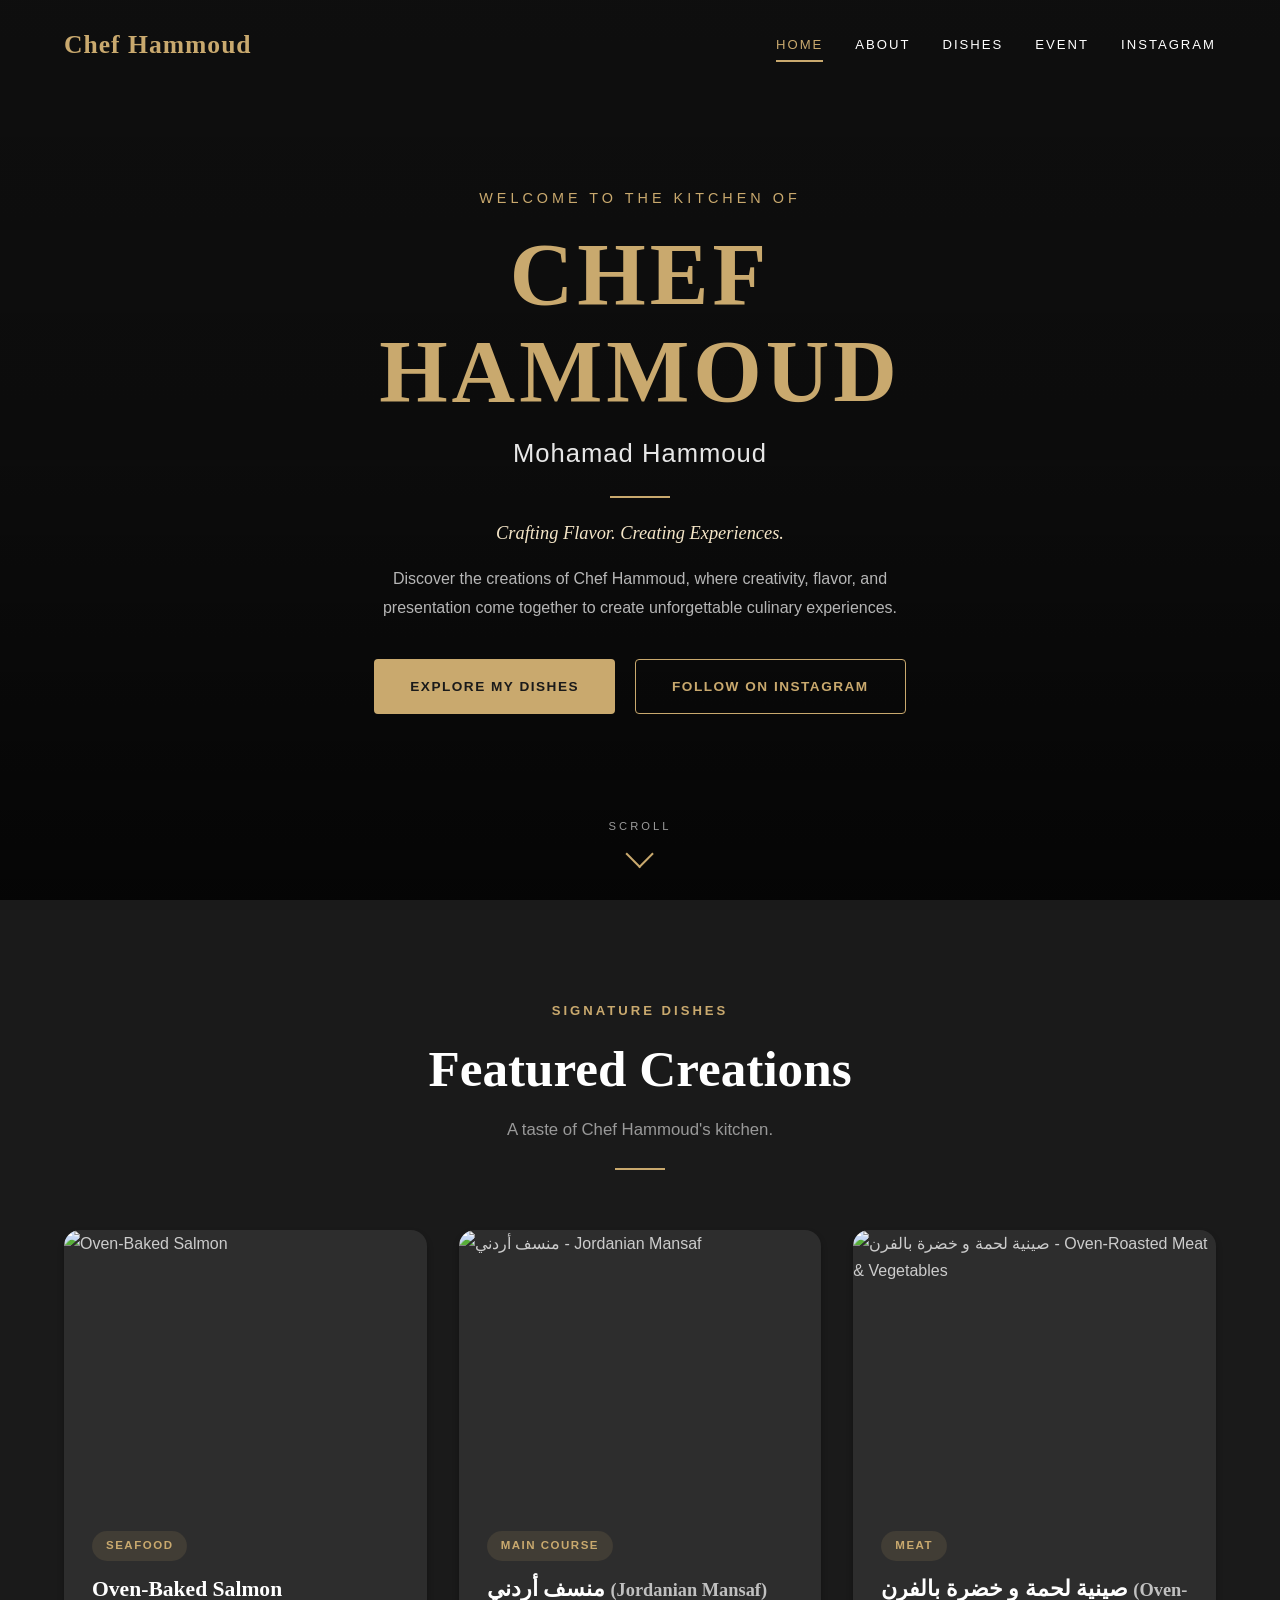
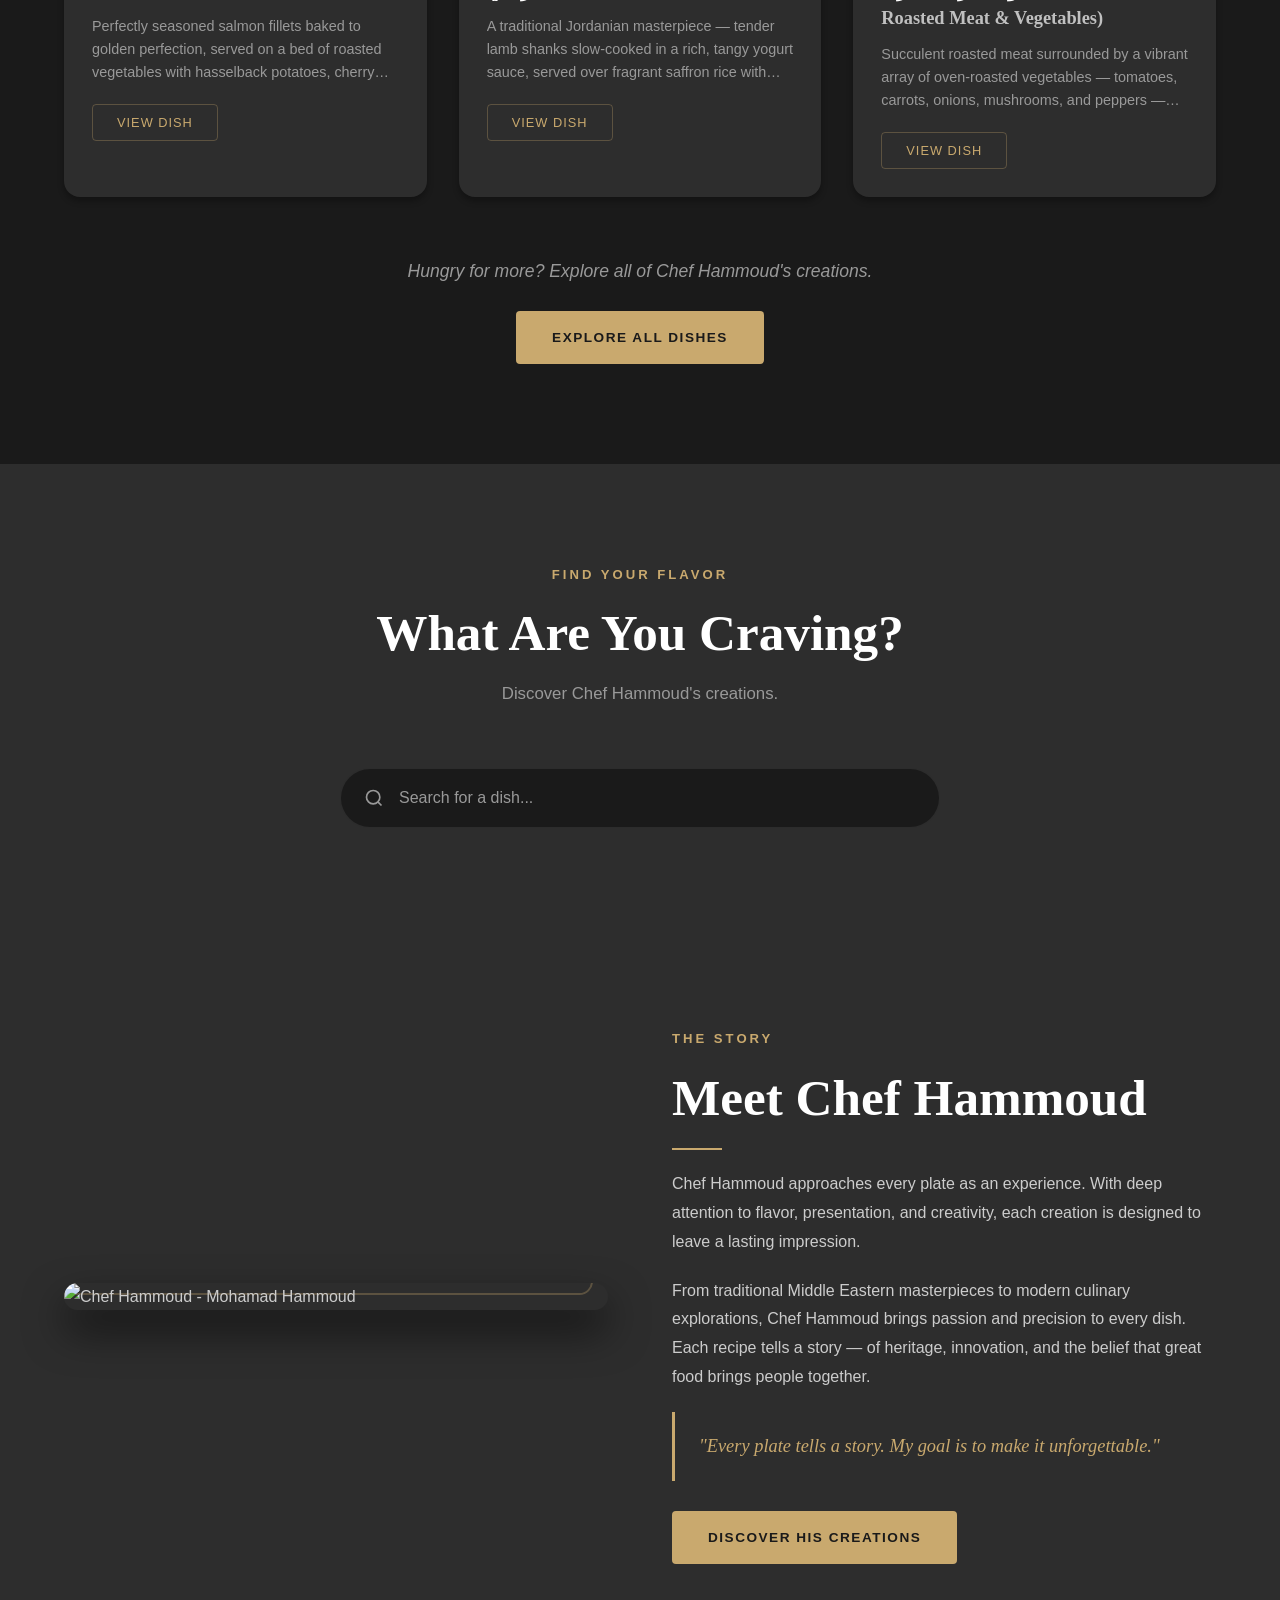
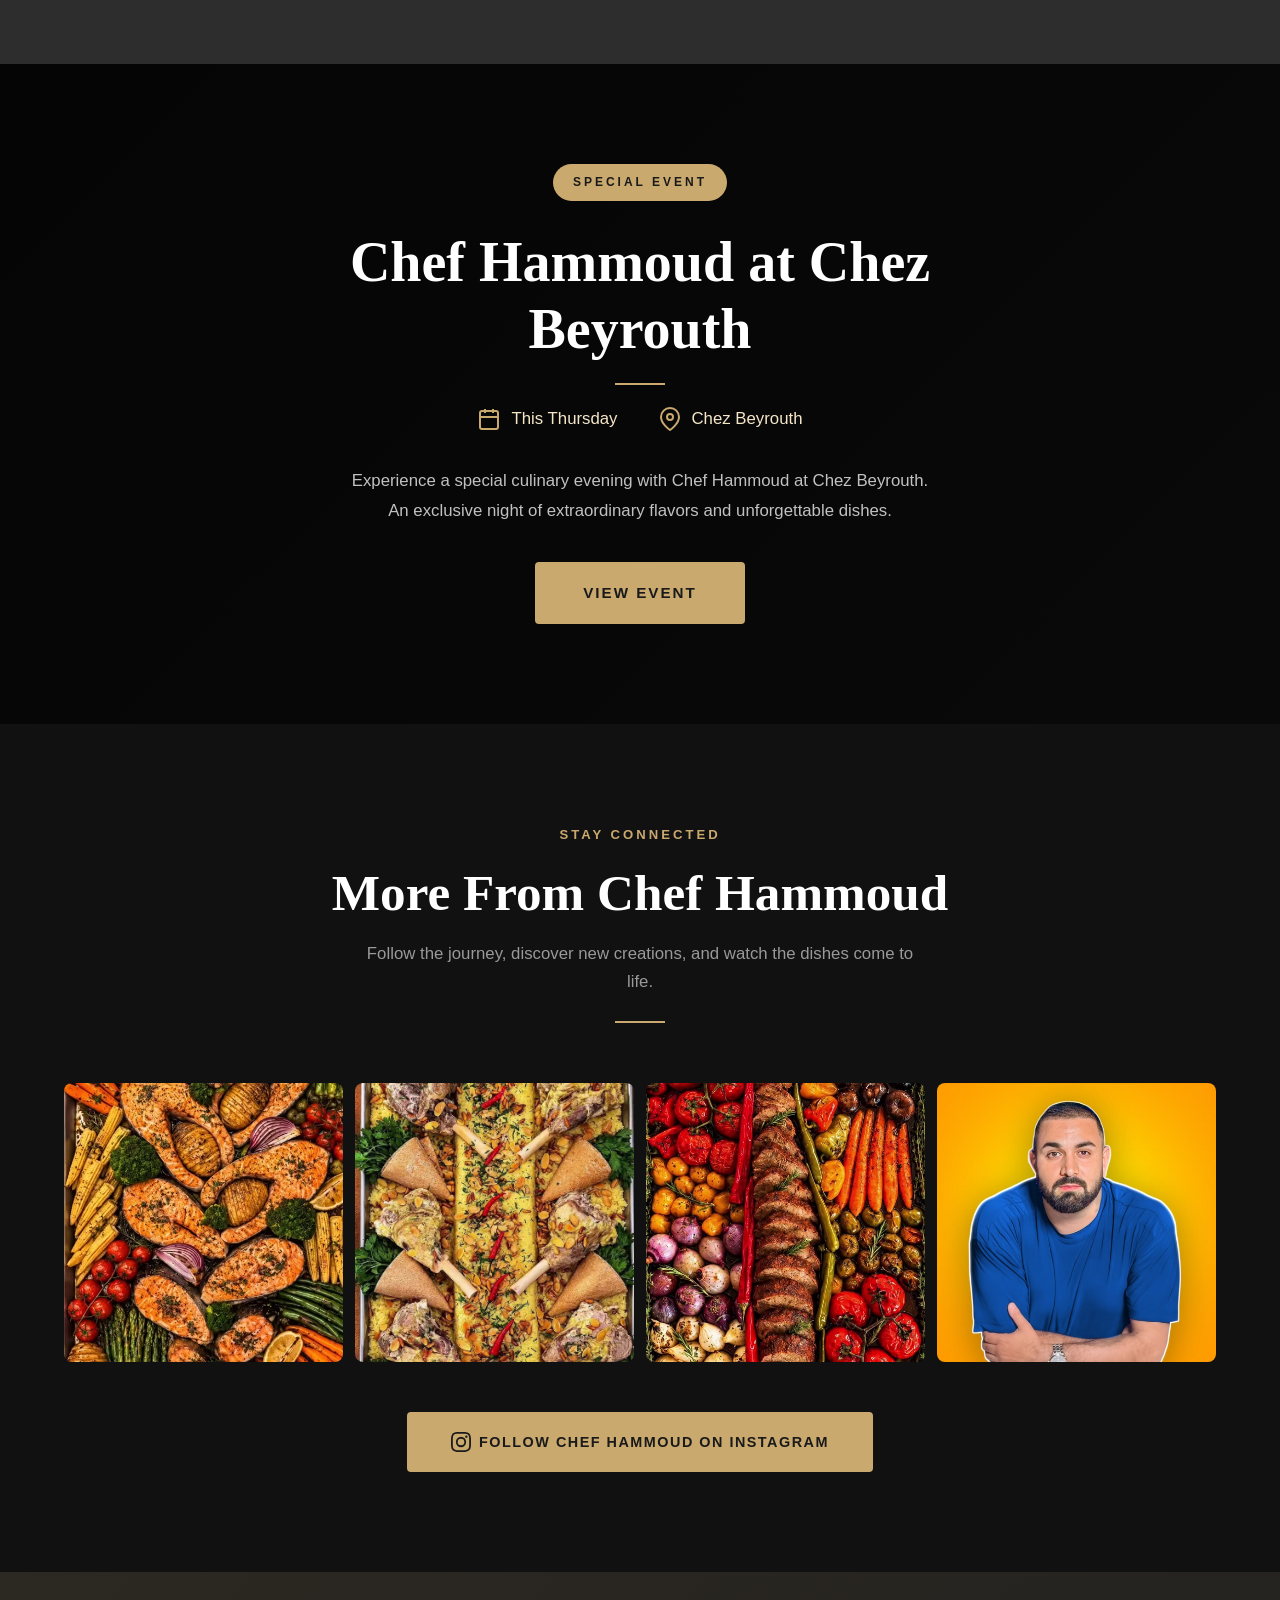
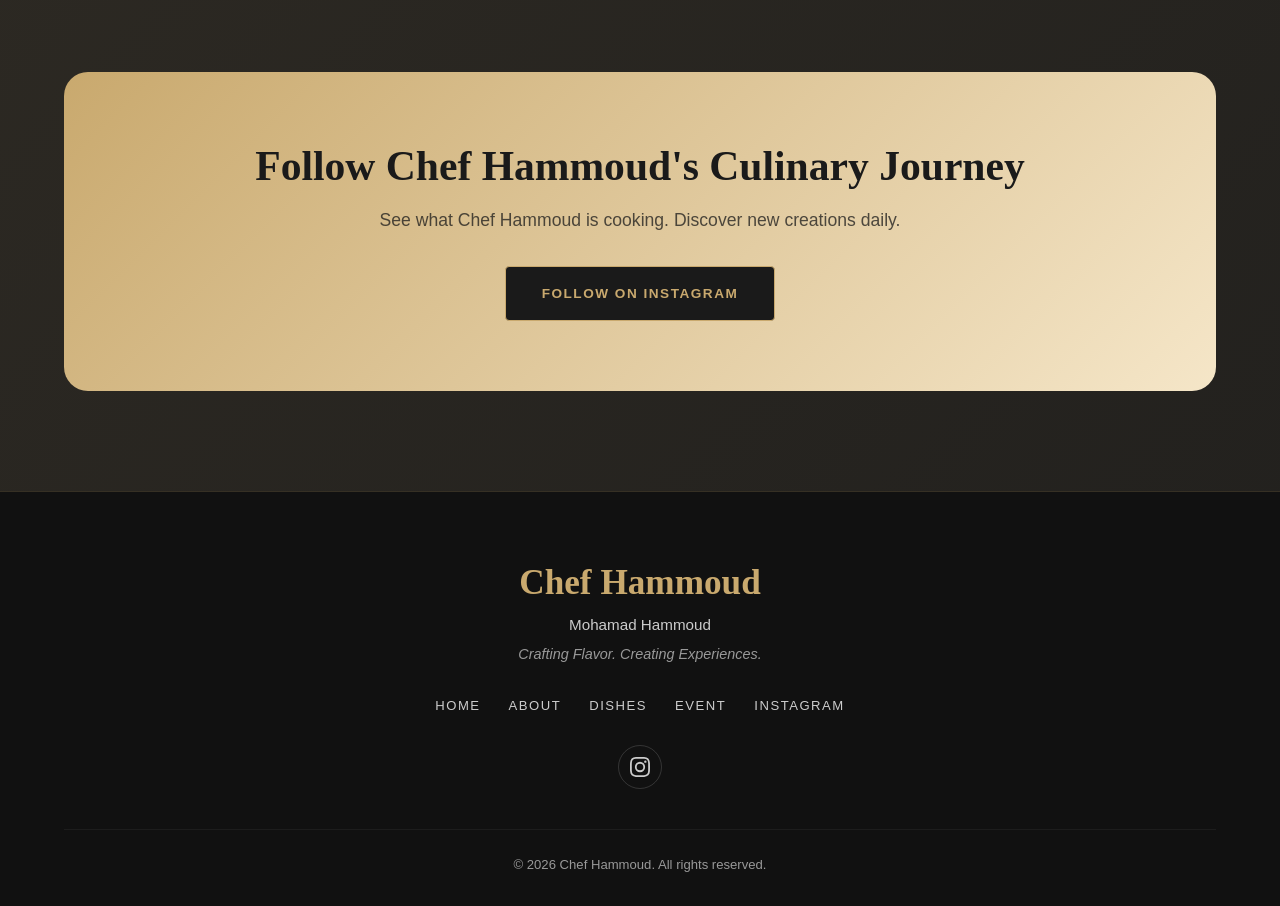
==== commit ac727411: "Update index.html" ====
--- a/index.html
+++ b/index.html
@@ -156,25 +156,25 @@
             </div>
             <div class="instagram-grid reveal">
                 <div class="instagram-item">
-                    <img src="images/dish1.jpg" alt="Chef Hammoud Creation" loading="lazy">
-                    <div class="instagram-overlay">
-                        <svg viewBox="0 0 24 24" width="32" height="32" fill="white"><path d="M12 2.163c3.204 0 3.584.012 4.85.07 3.252.148 4.771 1.691 4.919 4.919.058 1.265.069 1.645.069 4.849 0 3.205-.012 3.584-.069 4.849-.149 3.225-1.664 4.771-4.919 4.919-1.266.058-1.644.07-4.85.07-3.204 0-3.584-.012-4.849-.07-3.26-.149-4.771-1.699-4.919-4.92-.058-1.265-.07-1.644-.07-4.849 0-3.204.013-3.583.07-4.849.149-3.227 1.664-4.771 4.919-4.919 1.266-.057 1.645-.069 4.849-.069zM12 0C8.741 0 8.333.014 7.053.072 2.695.272.273 2.69.073 7.052.014 8.333 0 8.741 0 12c0 3.259.014 3.668.072 4.948.2 4.358 2.618 6.78 6.98 6.98C8.333 23.986 8.741 24 12 24c3.259 0 3.668-.014 4.948-.072 4.354-.2 6.782-2.618 6.979-6.98.059-1.28.073-1.689.073-4.948 0-3.259-.014-3.667-.072-4.947-.196-4.354-2.617-6.78-6.979-6.98C15.668.014 15.259 0 12 0zm0 5.838a6.162 6.162 0 100 12.324 6.162 6.162 0 000-12.324zM12 16a4 4 0 110-8 4 4 0 010 8zm6.406-11.845a1.44 1.44 0 100 2.881 1.44 1.44 0 000-2.881z"/></svg>
-                    </div>
-                </div>
-                <div class="instagram-item">
-                    <img src="images/dish2.jpg" alt="Chef Hammoud Creation" loading="lazy">
-                    <div class="instagram-overlay">
-                        <svg viewBox="0 0 24 24" width="32" height="32" fill="white"><path d="M12 2.163c3.204 0 3.584.012 4.85.07 3.252.148 4.771 1.691 4.919 4.919.058 1.265.069 1.645.069 4.849 0 3.205-.012 3.584-.069 4.849-.149 3.225-1.664 4.771-4.919 4.919-1.266.058-1.644.07-4.85.07-3.204 0-3.584-.012-4.849-.07-3.26-.149-4.771-1.699-4.919-4.92-.058-1.265-.07-1.644-.07-4.849 0-3.204.013-3.583.07-4.849.149-3.227 1.664-4.771 4.919-4.919 1.266-.057 1.645-.069 4.849-.069zM12 0C8.741 0 8.333.014 7.053.072 2.695.272.273 2.69.073 7.052.014 8.333 0 8.741 0 12c0 3.259.014 3.668.072 4.948.2 4.358 2.618 6.78 6.98 6.98C8.333 23.986 8.741 24 12 24c3.259 0 3.668-.014 4.948-.072 4.354-.2 6.782-2.618 6.979-6.98.059-1.28.073-1.689.073-4.948 0-3.259-.014-3.667-.072-4.947-.196-4.354-2.617-6.78-6.979-6.98C15.668.014 15.259 0 12 0zm0 5.838a6.162 6.162 0 100 12.324 6.162 6.162 0 000-12.324zM12 16a4 4 0 110-8 4 4 0 010 8zm6.406-11.845a1.44 1.44 0 100 2.881 1.44 1.44 0 000-2.881z"/></svg>
-                    </div>
-                </div>
-                <div class="instagram-item">
-                    <img src="images/dish3.jpg" alt="Chef Hammoud Creation" loading="lazy">
-                    <div class="instagram-overlay">
-                        <svg viewBox="0 0 24 24" width="32" height="32" fill="white"><path d="M12 2.163c3.204 0 3.584.012 4.85.07 3.252.148 4.771 1.691 4.919 4.919.058 1.265.069 1.645.069 4.849 0 3.205-.012 3.584-.069 4.849-.149 3.225-1.664 4.771-4.919 4.919-1.266.058-1.644.07-4.85.07-3.204 0-3.584-.012-4.849-.07-3.26-.149-4.771-1.699-4.919-4.92-.058-1.265-.07-1.644-.07-4.849 0-3.204.013-3.583.07-4.849.149-3.227 1.664-4.771 4.919-4.919 1.266-.057 1.645-.069 4.849-.069zM12 0C8.741 0 8.333.014 7.053.072 2.695.272.273 2.69.073 7.052.014 8.333 0 8.741 0 12c0 3.259.014 3.668.072 4.948.2 4.358 2.618 6.78 6.98 6.98C8.333 23.986 8.741 24 12 24c3.259 0 3.668-.014 4.948-.072 4.354-.2 6.782-2.618 6.979-6.98.059-1.28.073-1.689.073-4.948 0-3.259-.014-3.667-.072-4.947-.196-4.354-2.617-6.78-6.979-6.98C15.668.014 15.259 0 12 0zm0 5.838a6.162 6.162 0 100 12.324 6.162 6.162 0 000-12.324zM12 16a4 4 0 110-8 4 4 0 010 8zm6.406-11.845a1.44 1.44 0 100 2.881 1.44 1.44 0 000-2.881z"/></svg>
-                    </div>
-                </div>
-                <div class="instagram-item">
-                    <img src="images/chef-hammoud.jpg" alt="Chef Hammoud" loading="lazy">
+                    <img src="dish1.jpg" alt="Chef Hammoud Creation" loading="lazy">
+                    <div class="instagram-overlay">
+                        <svg viewBox="0 0 24 24" width="32" height="32" fill="white"><path d="M12 2.163c3.204 0 3.584.012 4.85.07 3.252.148 4.771 1.691 4.919 4.919.058 1.265.069 1.645.069 4.849 0 3.205-.012 3.584-.069 4.849-.149 3.225-1.664 4.771-4.919 4.919-1.266.058-1.644.07-4.85.07-3.204 0-3.584-.012-4.849-.07-3.26-.149-4.771-1.699-4.919-4.92-.058-1.265-.07-1.644-.07-4.849 0-3.204.013-3.583.07-4.849.149-3.227 1.664-4.771 4.919-4.919 1.266-.057 1.645-.069 4.849-.069zM12 0C8.741 0 8.333.014 7.053.072 2.695.272.273 2.69.073 7.052.014 8.333 0 8.741 0 12c0 3.259.014 3.668.072 4.948.2 4.358 2.618 6.78 6.98 6.98C8.333 23.986 8.741 24 12 24c3.259 0 3.668-.014 4.948-.072 4.354-.2 6.782-2.618 6.979-6.98.059-1.28.073-1.689.073-4.948 0-3.259-.014-3.667-.072-4.947-.196-4.354-2.617-6.78-6.979-6.98C15.668.014 15.259 0 12 0zm0 5.838a6.162 6.162 0 100 12.324 6.162 6.162 0 000-12.324zM12 16a4 4 0 110-8 4 4 0 010 8zm6.406-11.845a1.44 1.44 0 100 2.881 1.44 1.44 0 000-2.881z"/></svg>
+                    </div>
+                </div>
+                <div class="instagram-item">
+                    <img src="dish2.jpg" alt="Chef Hammoud Creation" loading="lazy">
+                    <div class="instagram-overlay">
+                        <svg viewBox="0 0 24 24" width="32" height="32" fill="white"><path d="M12 2.163c3.204 0 3.584.012 4.85.07 3.252.148 4.771 1.691 4.919 4.919.058 1.265.069 1.645.069 4.849 0 3.205-.012 3.584-.069 4.849-.149 3.225-1.664 4.771-4.919 4.919-1.266.058-1.644.07-4.85.07-3.204 0-3.584-.012-4.849-.07-3.26-.149-4.771-1.699-4.919-4.92-.058-1.265-.07-1.644-.07-4.849 0-3.204.013-3.583.07-4.849.149-3.227 1.664-4.771 4.919-4.919 1.266-.057 1.645-.069 4.849-.069zM12 0C8.741 0 8.333.014 7.053.072 2.695.272.273 2.69.073 7.052.014 8.333 0 8.741 0 12c0 3.259.014 3.668.072 4.948.2 4.358 2.618 6.78 6.98 6.98C8.333 23.986 8.741 24 12 24c3.259 0 3.668-.014 4.948-.072 4.354-.2 6.782-2.618 6.979-6.98.059-1.28.073-1.689.073-4.948 0-3.259-.014-3.667-.072-4.947-.196-4.354-2.617-6.78-6.979-6.98C15.668.014 15.259 0 12 0zm0 5.838a6.162 6.162 0 100 12.324 6.162 6.162 0 000-12.324zM12 16a4 4 0 110-8 4 4 0 010 8zm6.406-11.845a1.44 1.44 0 100 2.881 1.44 1.44 0 000-2.881z"/></svg>
+                    </div>
+                </div>
+                <div class="instagram-item">
+                    <img src="dish3.jpg" alt="Chef Hammoud Creation" loading="lazy">
+                    <div class="instagram-overlay">
+                        <svg viewBox="0 0 24 24" width="32" height="32" fill="white"><path d="M12 2.163c3.204 0 3.584.012 4.85.07 3.252.148 4.771 1.691 4.919 4.919.058 1.265.069 1.645.069 4.849 0 3.205-.012 3.584-.069 4.849-.149 3.225-1.664 4.771-4.919 4.919-1.266.058-1.644.07-4.85.07-3.204 0-3.584-.012-4.849-.07-3.26-.149-4.771-1.699-4.919-4.92-.058-1.265-.07-1.644-.07-4.849 0-3.204.013-3.583.07-4.849.149-3.227 1.664-4.771 4.919-4.919 1.266-.057 1.645-.069 4.849-.069zM12 0C8.741 0 8.333.014 7.053.072 2.695.272.273 2.69.073 7.052.014 8.333 0 8.741 0 12c0 3.259.014 3.668.072 4.948.2 4.358 2.618 6.78 6.98 6.98C8.333 23.986 8.741 24 12 24c3.259 0 3.668-.014 4.948-.072 4.354-.2 6.782-2.618 6.979-6.98.059-1.28.073-1.689.073-4.948 0-3.259-.014-3.667-.072-4.947-.196-4.354-2.617-6.78-6.979-6.98C15.668.014 15.259 0 12 0zm0 5.838a6.162 6.162 0 100 12.324 6.162 6.162 0 000-12.324zM12 16a4 4 0 110-8 4 4 0 010 8zm6.406-11.845a1.44 1.44 0 100 2.881 1.44 1.44 0 000-2.881z"/></svg>
+                    </div>
+                </div>
+                <div class="instagram-item">
+                    <img src="chef-hammoud.jpg" alt="Chef Hammoud" loading="lazy">
                     <div class="instagram-overlay">
                         <svg viewBox="0 0 24 24" width="32" height="32" fill="white"><path d="M12 2.163c3.204 0 3.584.012 4.85.07 3.252.148 4.771 1.691 4.919 4.919.058 1.265.069 1.645.069 4.849 0 3.205-.012 3.584-.069 4.849-.149 3.225-1.664 4.771-4.919 4.919-1.266.058-1.644.07-4.85.07-3.204 0-3.584-.012-4.849-.07-3.26-.149-4.771-1.699-4.919-4.92-.058-1.265-.07-1.644-.07-4.849 0-3.204.013-3.583.07-4.849.149-3.227 1.664-4.771 4.919-4.919 1.266-.057 1.645-.069 4.849-.069zM12 0C8.741 0 8.333.014 7.053.072 2.695.272.273 2.69.073 7.052.014 8.333 0 8.741 0 12c0 3.259.014 3.668.072 4.948.2 4.358 2.618 6.78 6.98 6.98C8.333 23.986 8.741 24 12 24c3.259 0 3.668-.014 4.948-.072 4.354-.2 6.782-2.618 6.979-6.98.059-1.28.073-1.689.073-4.948 0-3.259-.014-3.667-.072-4.947-.196-4.354-2.617-6.78-6.979-6.98C15.668.014 15.259 0 12 0zm0 5.838a6.162 6.162 0 100 12.324 6.162 6.162 0 000-12.324zM12 16a4 4 0 110-8 4 4 0 010 8zm6.406-11.845a1.44 1.44 0 100 2.881 1.44 1.44 0 000-2.881z"/></svg>
                     </div>
@@ -233,6 +233,6 @@
         <svg viewBox="0 0 24 24" width="24" height="24" fill="none" stroke="currentColor" stroke-width="2"><path d="M18 15l-6-6-6 6"/></svg>
     </button>
 
-    <script src="js/script.js"></script>
+    <script src="script.js"></script>
 </body>
 </html>
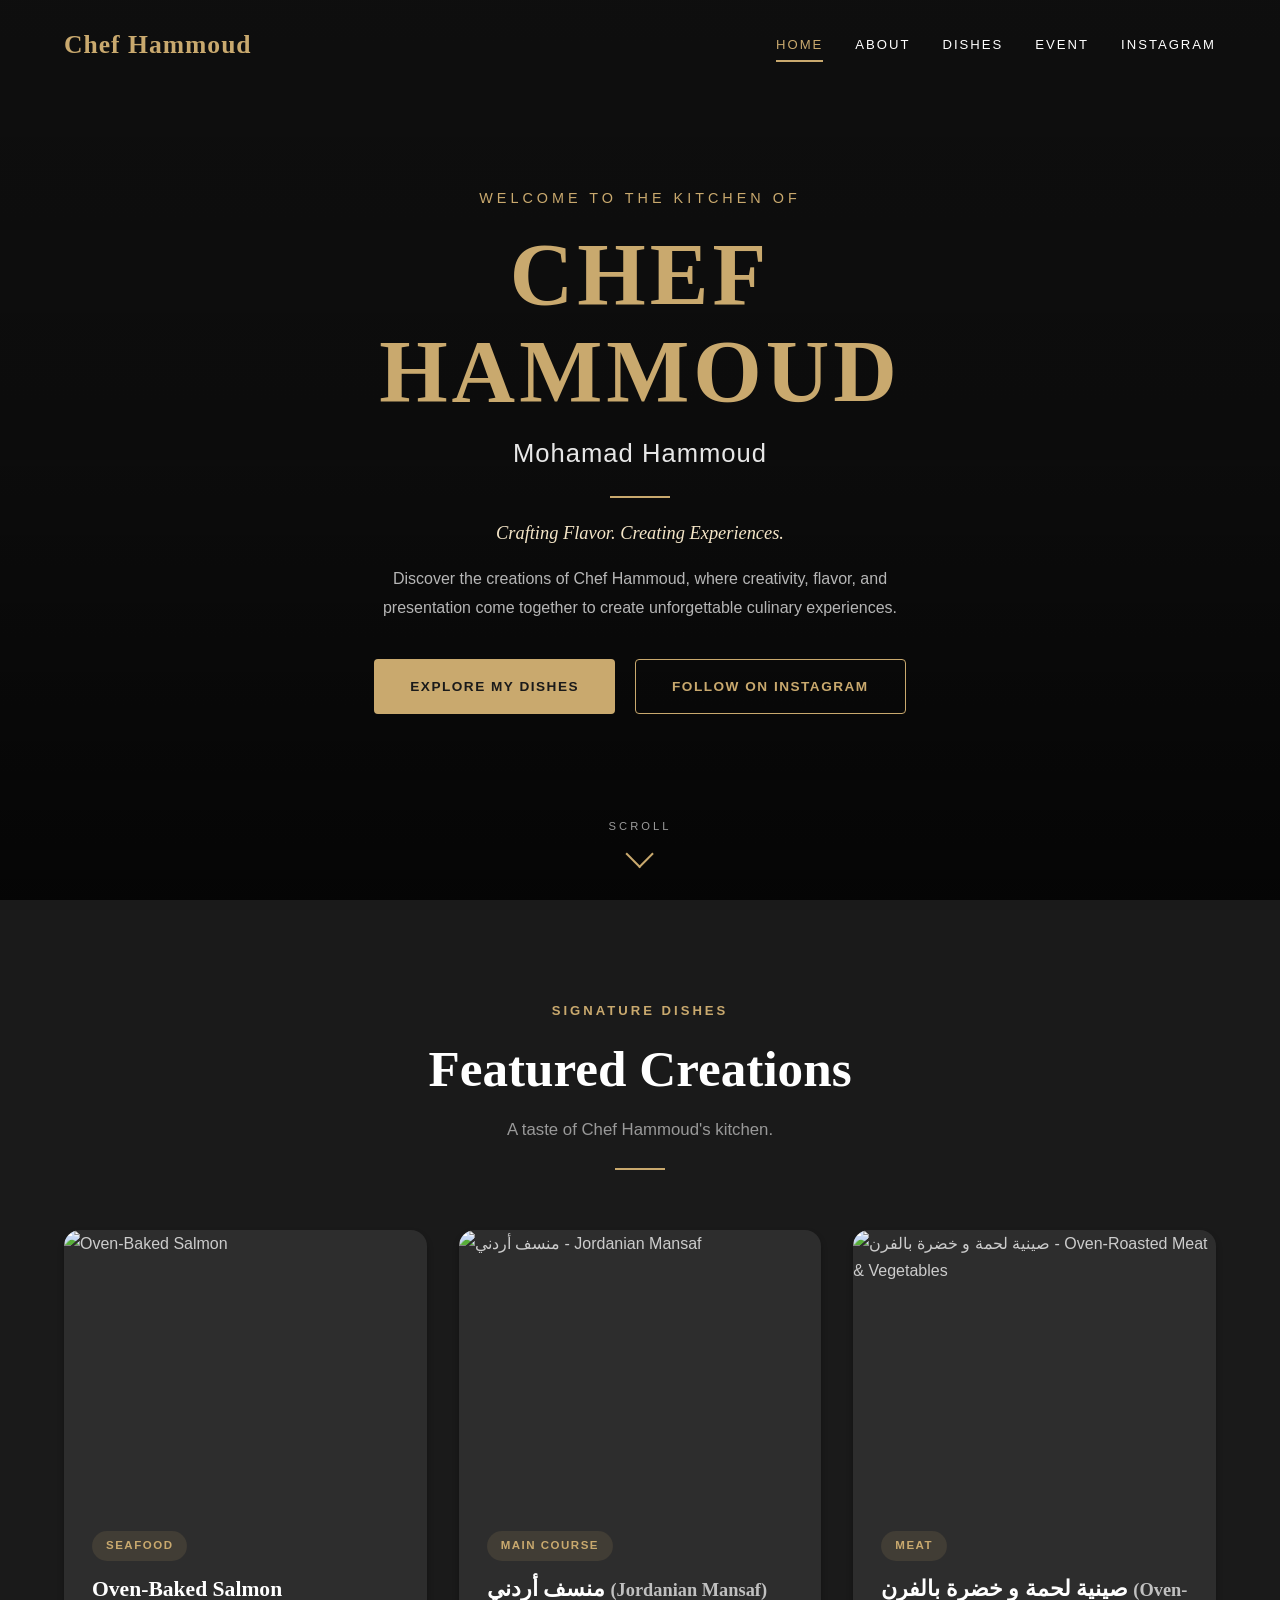
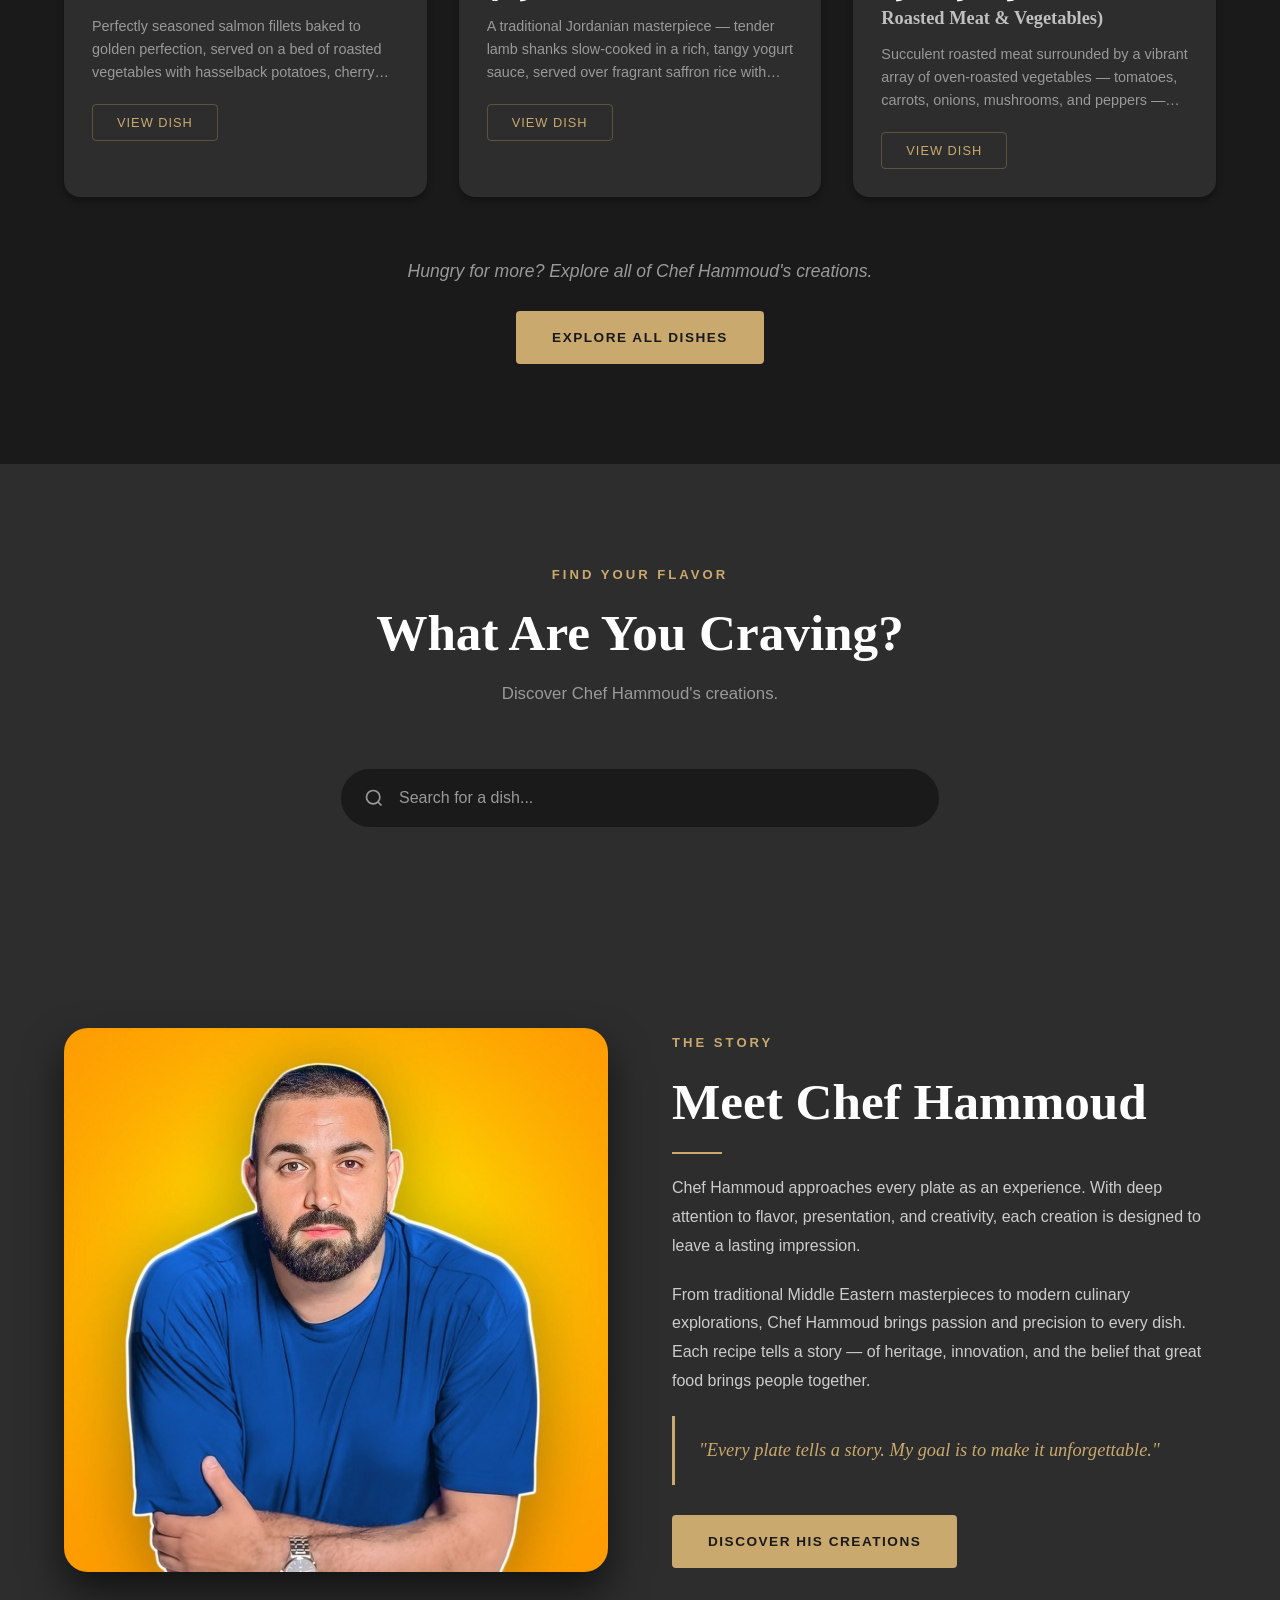
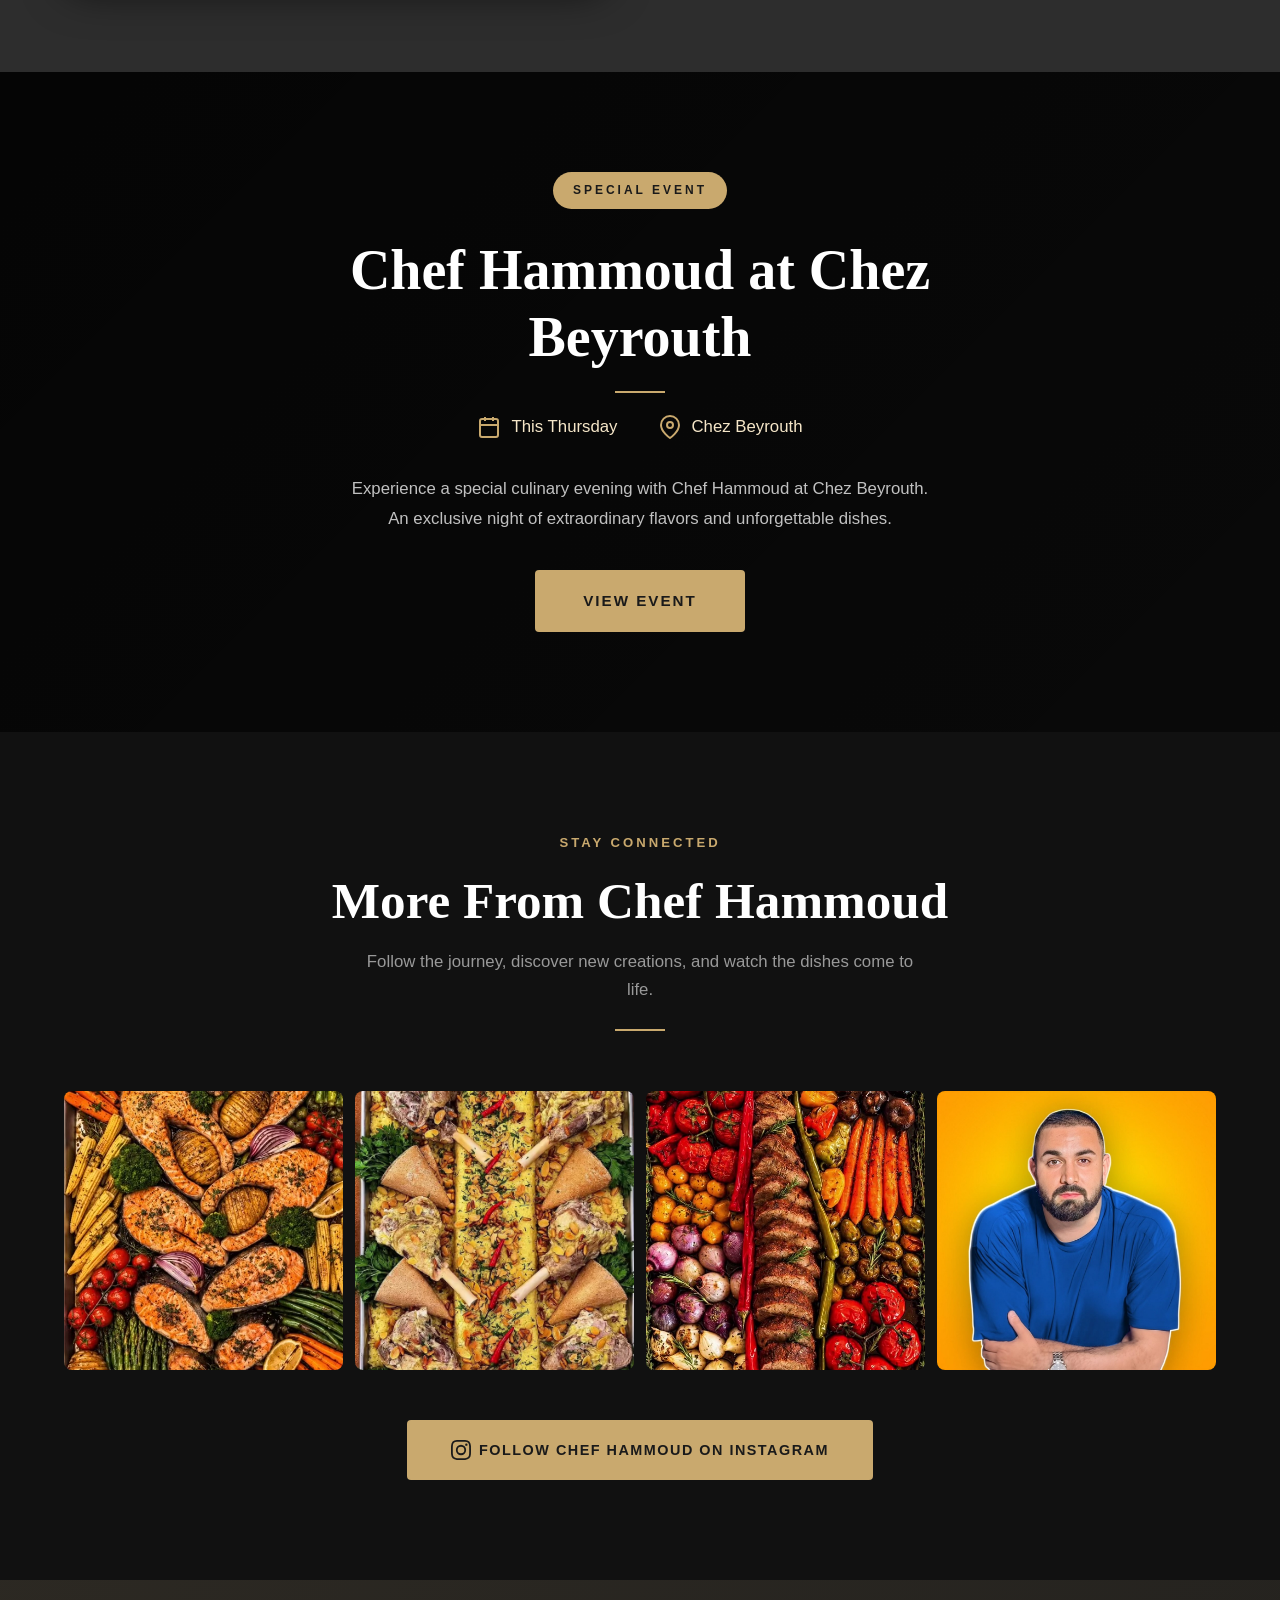
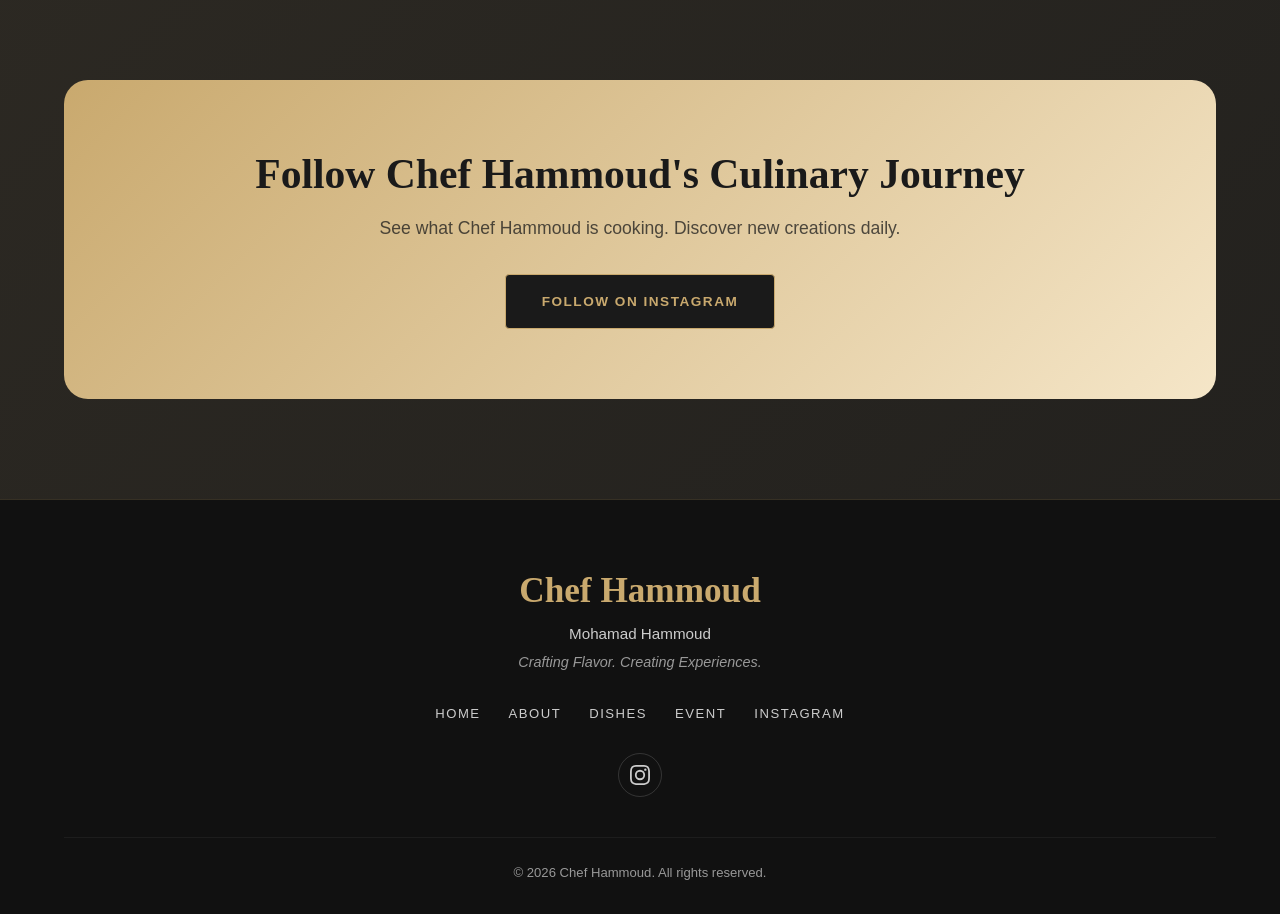
==== commit 2faea890: "Update index.html" ====
--- a/index.html
+++ b/index.html
@@ -104,7 +104,7 @@
             <div class="about-grid">
                 <div class="about-image reveal">
                     <div class="about-image-wrapper">
-                        <img src="images/chef-hammoud.jpg" alt="Chef Hammoud - Mohamad Hammoud" loading="lazy">
+                        <img src="chef-hammoud.jpg" alt="Chef Hammoud - Mohamad Hammoud" loading="lazy">
                         <div class="about-image-accent"></div>
                     </div>
                 </div>
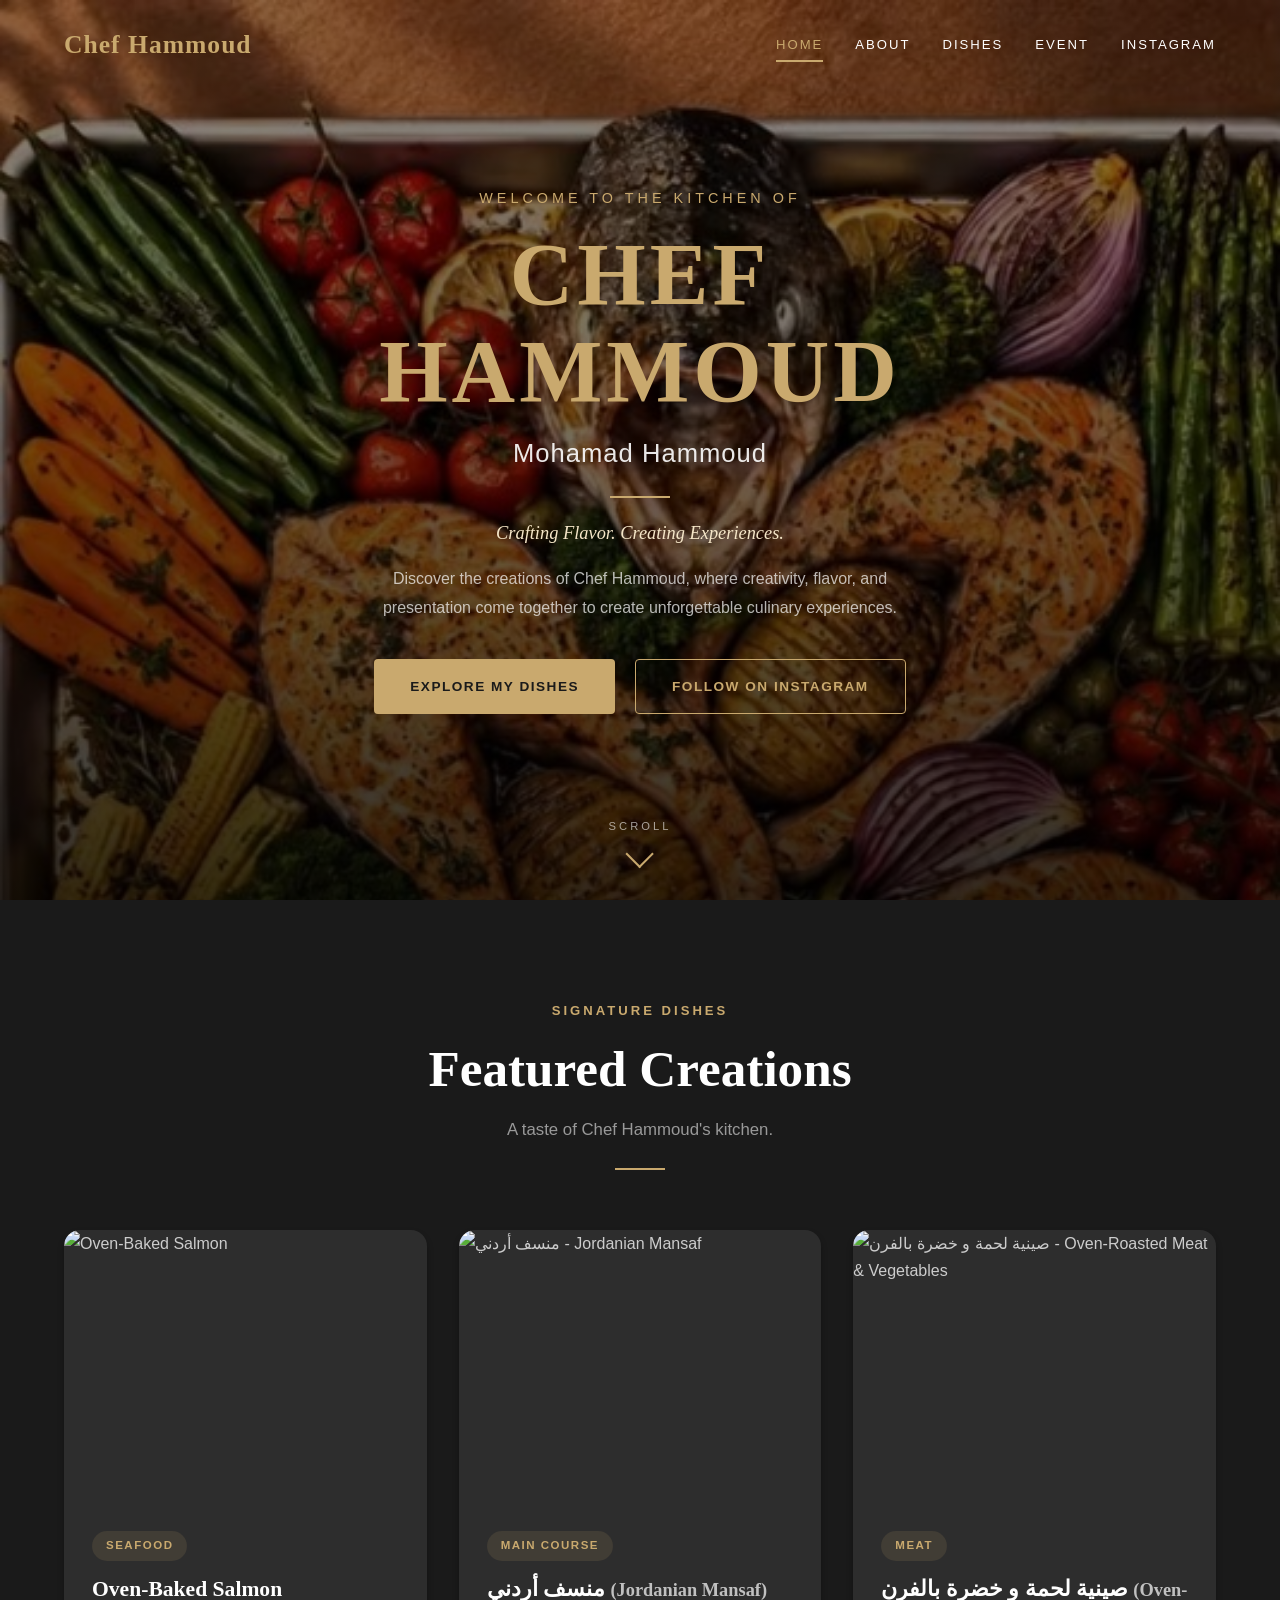
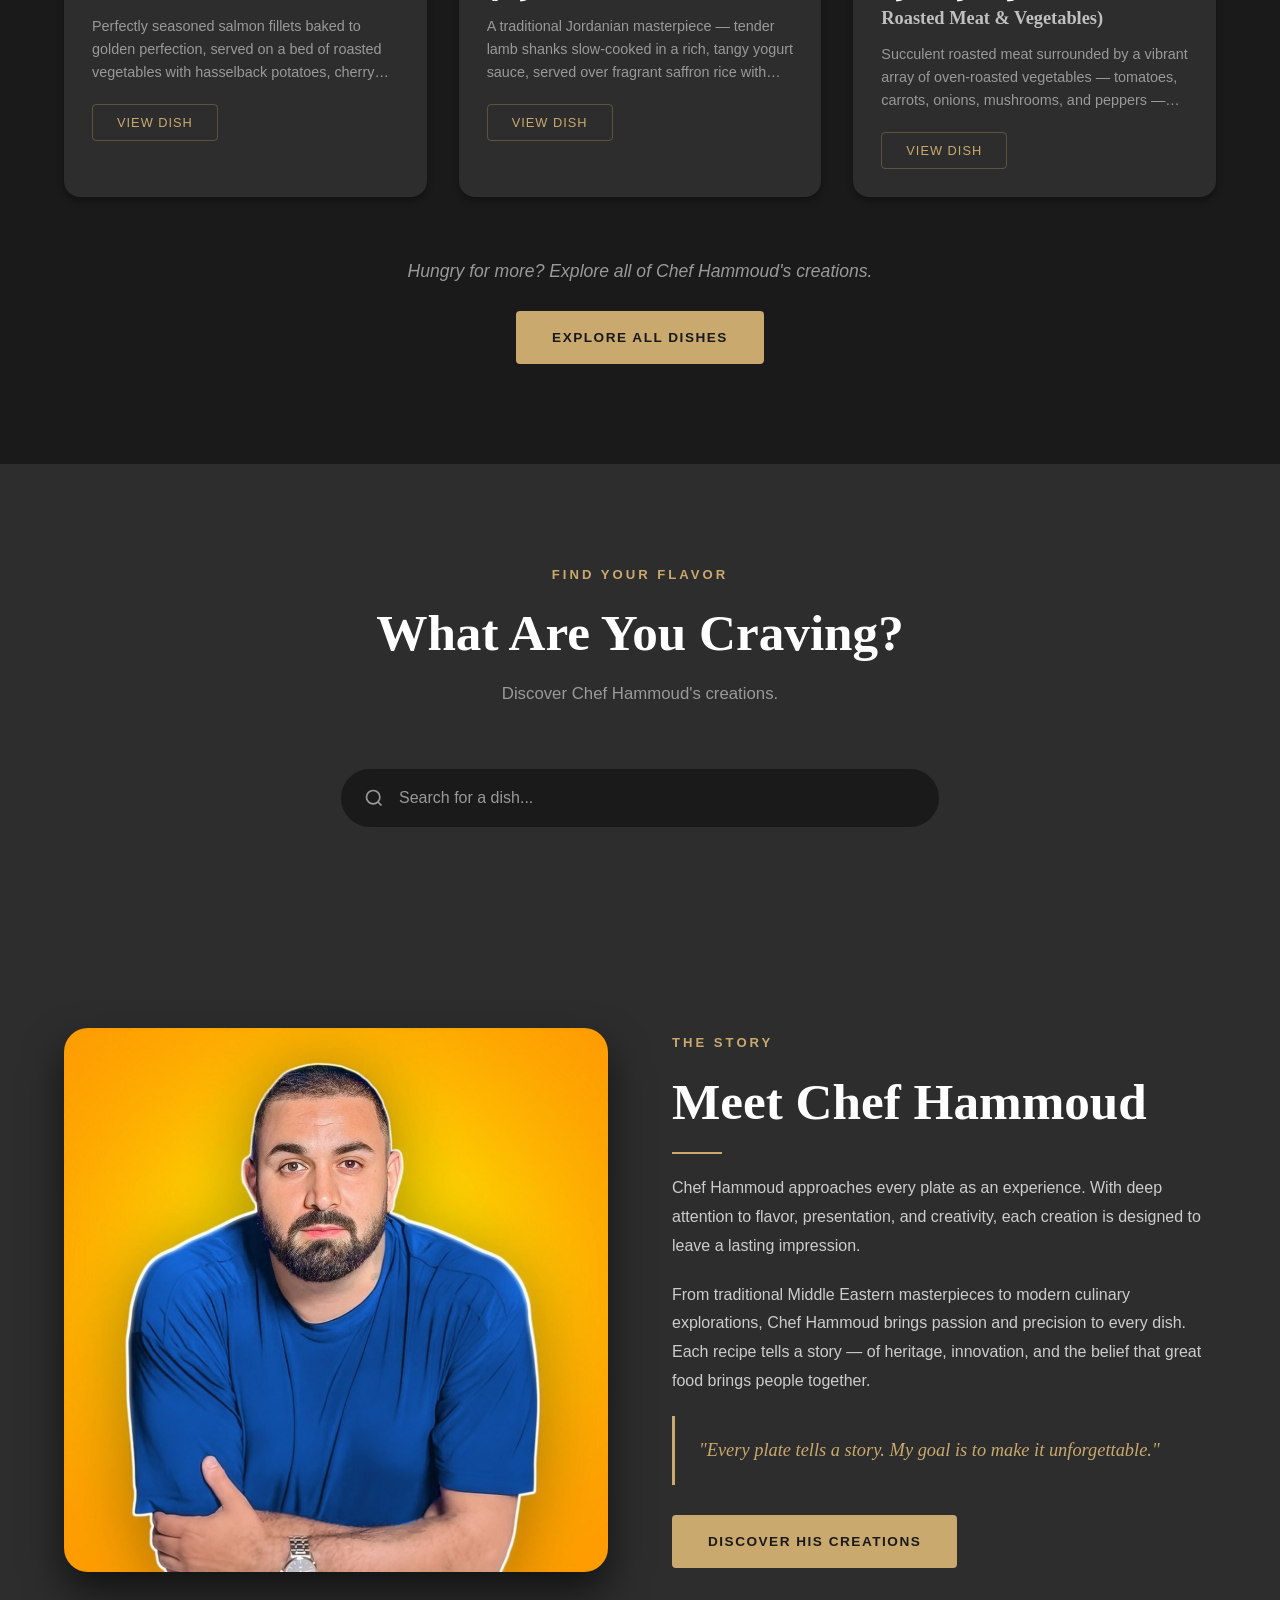
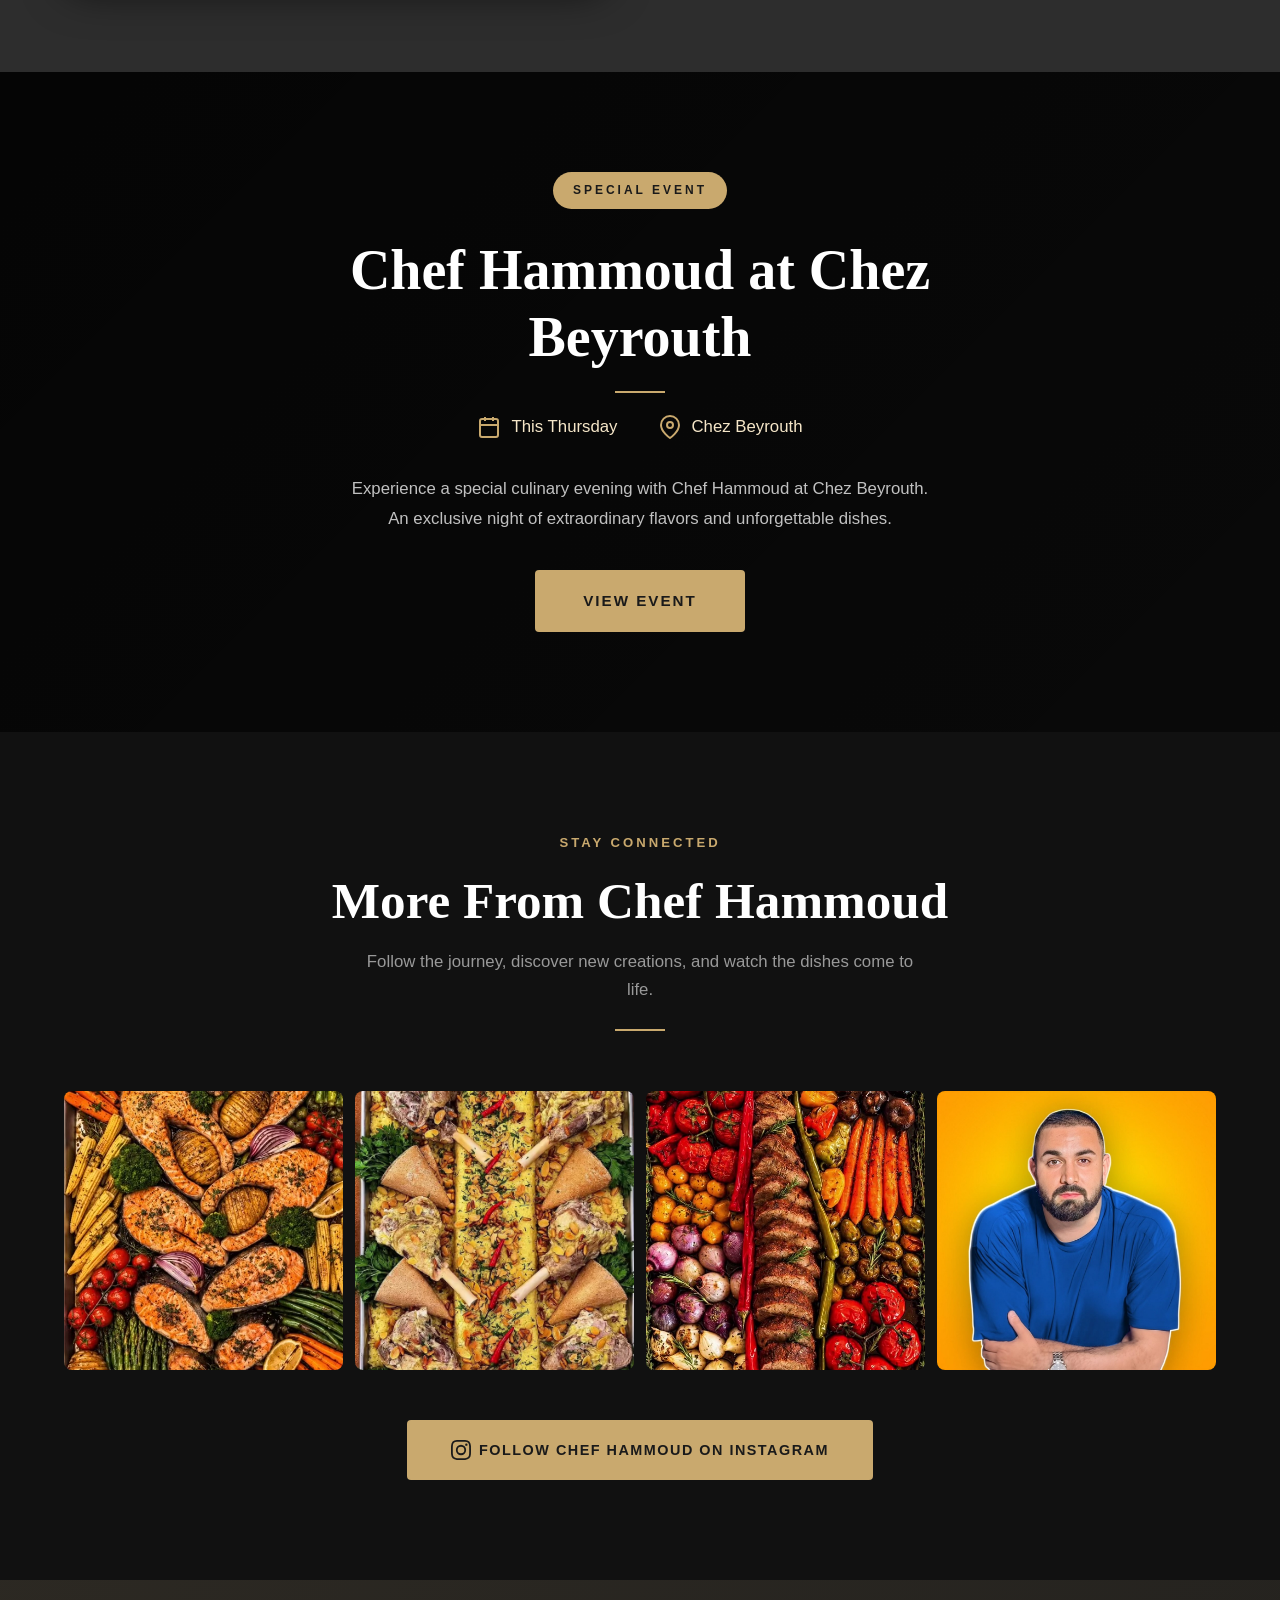
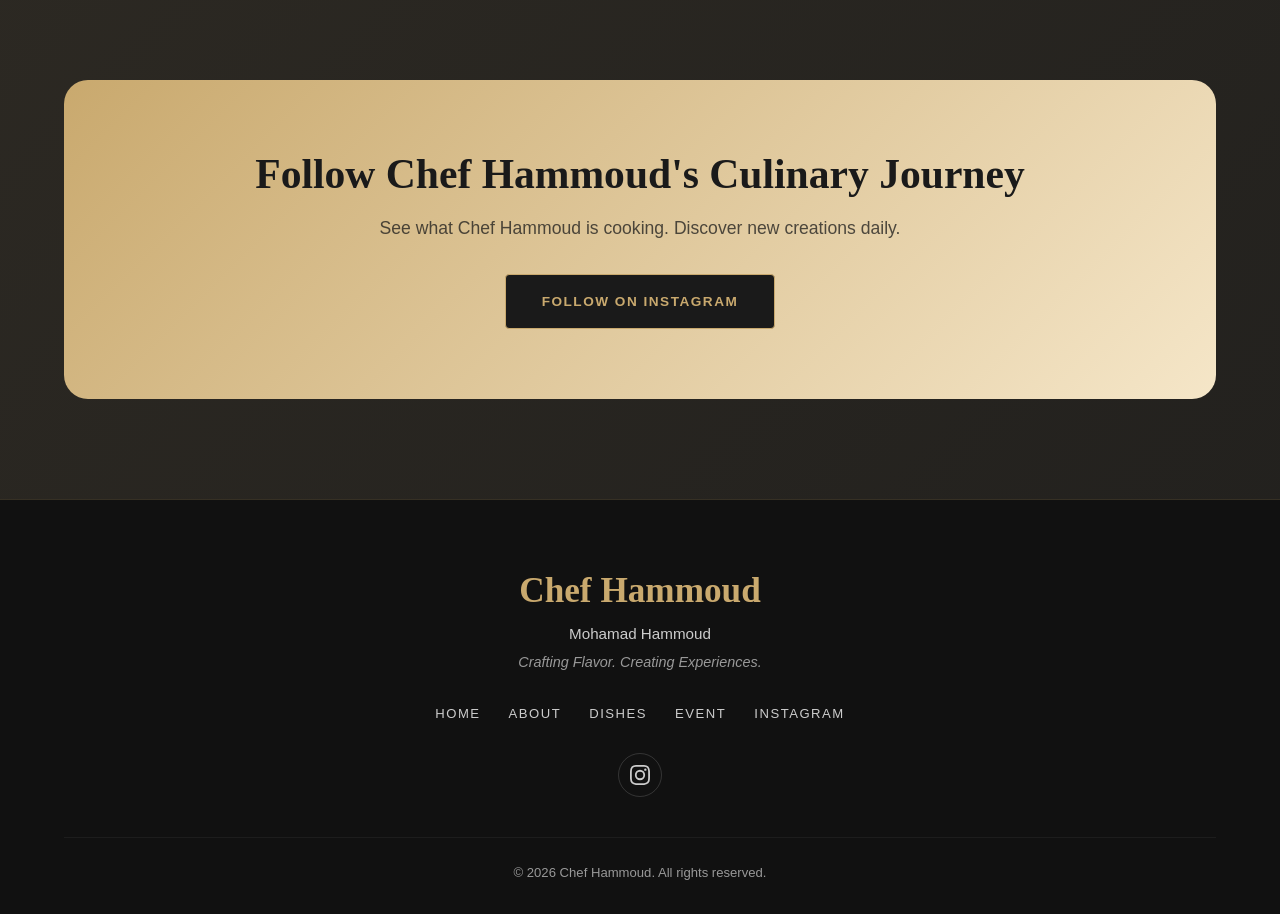
==== commit 3a0345d4: "Update index.html" ====
--- a/index.html
+++ b/index.html
@@ -41,7 +41,7 @@
     </nav>
 
     <!-- 3. Hero Section (id="home") -->
-    <section class="hero" id="home" style="background-image: url('images/dish1.jpg')">
+    <section class="hero" id="home" style="background-image: url('dish1.jpg')">
         <div class="hero-overlay"></div>
         <div class="hero-content">
             <div class="hero-label reveal">Welcome to the Kitchen of</div>
